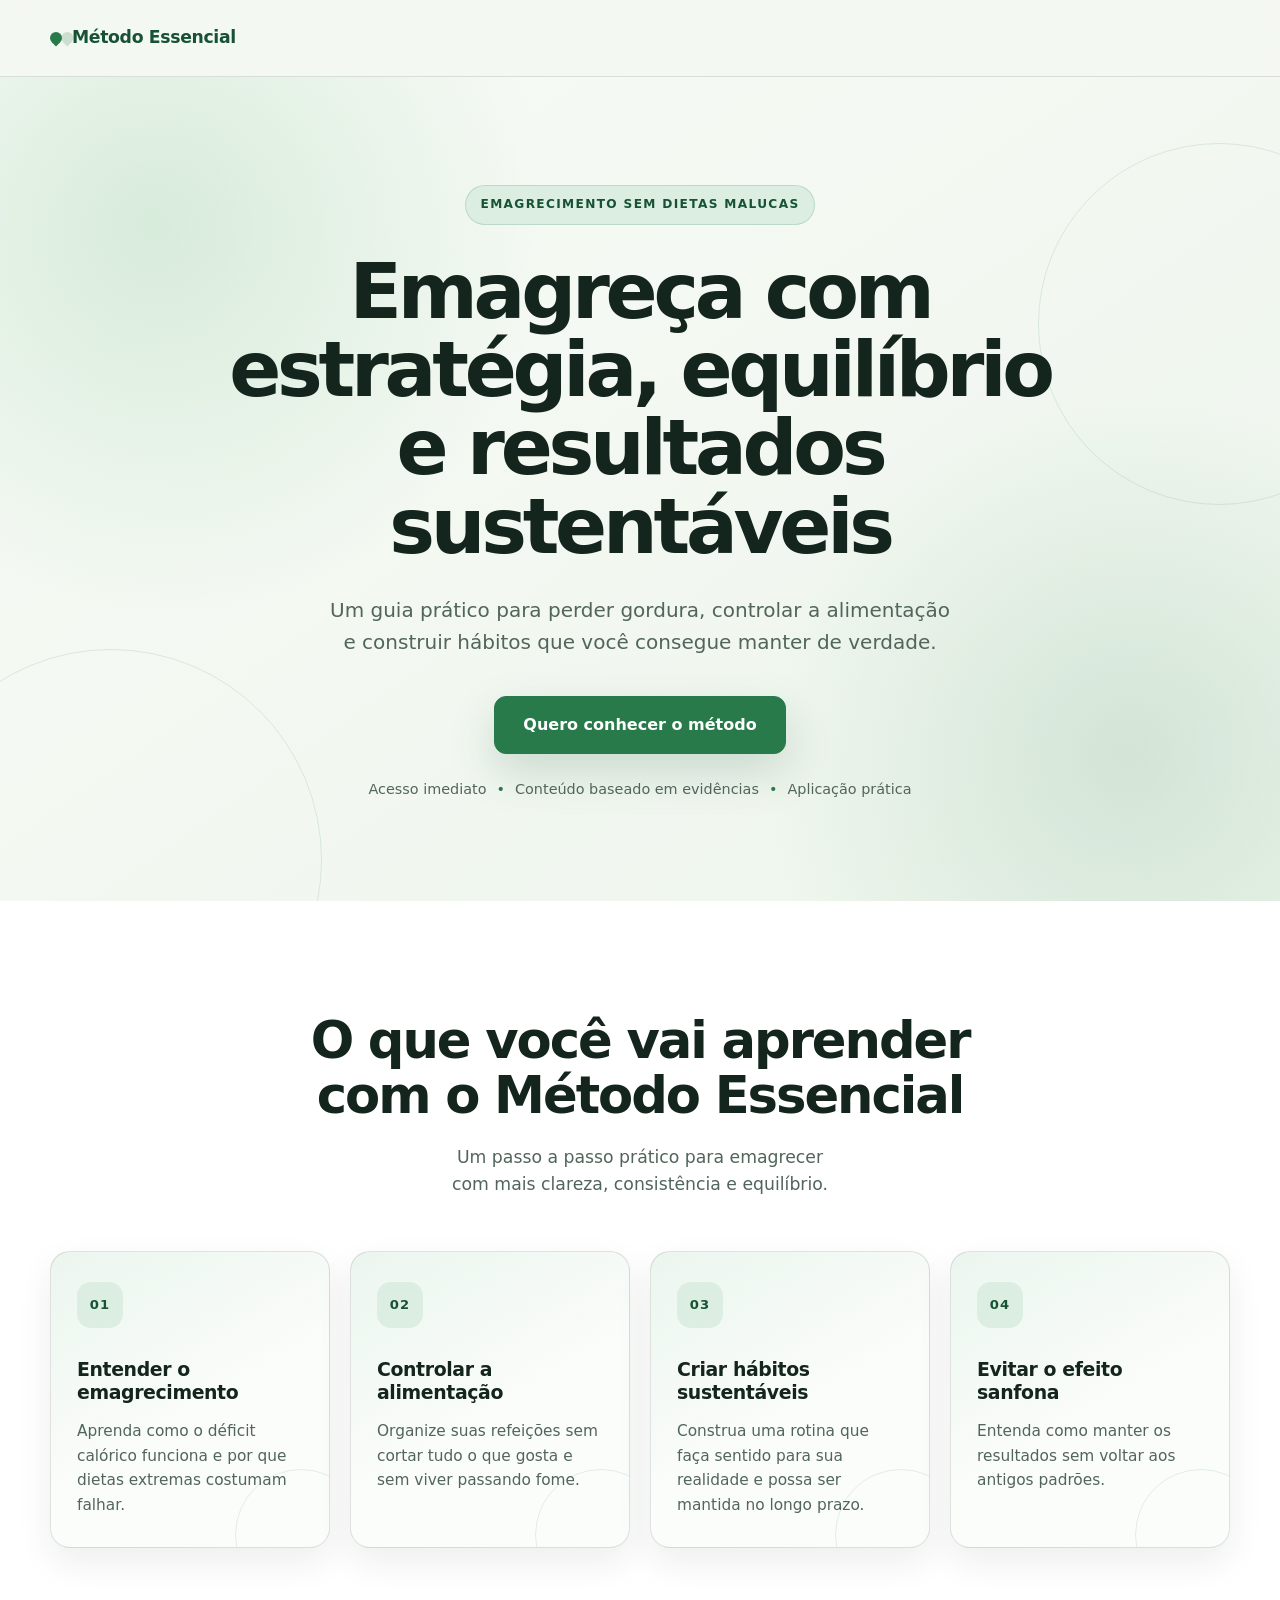
==== ebook-emagrecimento/index.html @ a92cfe1a "Adicionar seção de benefícios" ====
<!DOCTYPE html>
<html lang="pt-BR">
<head>
  <meta charset="UTF-8" />
  <meta name="viewport" content="width=device-width, initial-scale=1.0" />
  <meta
    name="description"
    content="Um método prático para emagrecer com estratégia, equilíbrio e hábitos sustentáveis."
  />
  <title>Método Essencial | Emagrecimento Sustentável</title>
  <link rel="stylesheet" href="style.css" />
</head>
<body>
  <header class="site-header">
    <div class="container header-content">
      <a class="brand" href="#inicio" aria-label="Método Essencial — início">
        Método Essencial
      </a>
    </div>
  </header>

  <main>
    <section class="hero" id="inicio">
      <div class="container hero-content">
        <p class="hero-badge">EMAGRECIMENTO SEM DIETAS MALUCAS</p>

        <h1>Emagreça com estratégia, equilíbrio e resultados sustentáveis</h1>

        <p class="hero-text">
          Um guia prático para perder gordura, controlar a alimentação e
          construir hábitos que você consegue manter de verdade.
        </p>

        <a class="hero-button" href="#oferta">Quero conhecer o método</a>

        <p class="hero-support">
          Acesso imediato <span aria-hidden="true">•</span>
          Conteúdo baseado em evidências <span aria-hidden="true">•</span>
          Aplicação prática
        </p>
      </div>
    </section>

    <section class="benefits" id="beneficios" aria-labelledby="benefits-title">
      <div class="container">
        <header class="section-heading">
          <h2 id="benefits-title">O que você vai aprender com o Método Essencial</h2>
          <p>
            Um passo a passo prático para emagrecer com mais clareza,
            consistência e equilíbrio.
          </p>
        </header>

        <div class="benefits-grid">
          <article class="benefit-card">
            <span class="benefit-number" aria-hidden="true">01</span>
            <h3>Entender o emagrecimento</h3>
            <p>
              Aprenda como o déficit calórico funciona e por que dietas
              extremas costumam falhar.
            </p>
          </article>

          <article class="benefit-card">
            <span class="benefit-number" aria-hidden="true">02</span>
            <h3>Controlar a alimentação</h3>
            <p>
              Organize suas refeições sem cortar tudo o que gosta e sem viver
              passando fome.
            </p>
          </article>

          <article class="benefit-card">
            <span class="benefit-number" aria-hidden="true">03</span>
            <h3>Criar hábitos sustentáveis</h3>
            <p>
              Construa uma rotina que faça sentido para sua realidade e possa
              ser mantida no longo prazo.
            </p>
          </article>

          <article class="benefit-card">
            <span class="benefit-number" aria-hidden="true">04</span>
            <h3>Evitar o efeito sanfona</h3>
            <p>
              Entenda como manter os resultados sem voltar aos antigos padrões.
            </p>
          </article>
        </div>
      </div>
    </section>
  </main>
</body>
</html>
---- ebook-emagrecimento/style.css ----
:root {
  --background: #f4f8f2;
  --surface: #ffffff;
  --text: #14251d;
  --text-muted: #52655b;
  --primary: #287a4b;
  --primary-dark: #175235;
  --primary-light: #dceee2;
  --border: rgba(20, 37, 29, 0.12);
  --shadow: 0 18px 45px rgba(23, 82, 53, 0.18);
  --container: 1180px;
}

* {
  box-sizing: border-box;
  margin: 0;
  padding: 0;
}

html {
  scroll-behavior: smooth;
}

body {
  min-width: 320px;
  min-height: 100vh;
  background: var(--background);
  color: var(--text);
  font-family:
    Inter, ui-sans-serif, system-ui, -apple-system, BlinkMacSystemFont, "Segoe UI",
    sans-serif;
  line-height: 1.6;
}

a {
  color: inherit;
  text-decoration: none;
}

.container {
  width: min(100% - 40px, var(--container));
  margin-inline: auto;
}

.site-header {
  position: relative;
  z-index: 10;
  border-bottom: 1px solid var(--border);
  background: rgba(244, 248, 242, 0.88);
  backdrop-filter: blur(14px);
}

.header-content {
  min-height: 76px;
  display: flex;
  align-items: center;
}

.brand {
  display: inline-flex;
  align-items: center;
  gap: 10px;
  color: var(--primary-dark);
  font-size: 1.08rem;
  font-weight: 800;
  letter-spacing: -0.02em;
}

.brand::before {
  width: 12px;
  height: 12px;
  border-radius: 50% 50% 50% 0;
  background: var(--primary);
  content: "";
  transform: rotate(-45deg);
  box-shadow: 8px 8px 0 rgba(40, 122, 75, 0.2);
}

.hero {
  min-height: calc(100svh - 76px);
  position: relative;
  isolation: isolate;
  display: grid;
  place-items: center;
  overflow: hidden;
  background:
    radial-gradient(circle at 12% 18%, rgba(134, 196, 153, 0.28), transparent 30%),
    radial-gradient(circle at 88% 82%, rgba(40, 122, 75, 0.14), transparent 28%),
    linear-gradient(145deg, #f8fbf6 0%, #edf5ec 100%);
}

.hero::before,
.hero::after {
  position: absolute;
  z-index: -1;
  border: 1px solid rgba(40, 122, 75, 0.13);
  border-radius: 50%;
  content: "";
}

.hero::before {
  top: 8%;
  right: -120px;
  width: 360px;
  height: 360px;
}

.hero::after {
  bottom: -170px;
  left: -100px;
  width: 420px;
  height: 420px;
}

.hero-content {
  max-width: 930px;
  padding-block: 96px 88px;
  text-align: center;
}

.hero-badge {
  width: fit-content;
  margin: 0 auto 28px;
  padding: 9px 15px;
  border: 1px solid rgba(40, 122, 75, 0.18);
  border-radius: 999px;
  background: var(--primary-light);
  color: var(--primary-dark);
  font-size: 0.76rem;
  font-weight: 800;
  letter-spacing: 0.11em;
}

.hero h1 {
  max-width: 900px;
  margin-inline: auto;
  font-size: clamp(2.5rem, 6vw, 5.25rem);
  line-height: 1.02;
  letter-spacing: -0.055em;
  text-wrap: balance;
}

.hero-text {
  max-width: 710px;
  margin: 28px auto 38px;
  color: var(--text-muted);
  font-size: clamp(1.05rem, 2vw, 1.25rem);
  text-wrap: balance;
}

.hero-button {
  display: inline-flex;
  min-height: 56px;
  align-items: center;
  justify-content: center;
  padding: 15px 28px;
  border: 1px solid var(--primary);
  border-radius: 12px;
  background: var(--primary);
  box-shadow: var(--shadow);
  color: #ffffff;
  font-weight: 800;
  transition:
    background-color 180ms ease,
    transform 180ms ease,
    box-shadow 180ms ease;
}

.hero-button:hover {
  background: var(--primary-dark);
  box-shadow: 0 20px 48px rgba(23, 82, 53, 0.24);
  transform: translateY(-2px);
}

.hero-button:focus-visible,
.brand:focus-visible {
  outline: 3px solid rgba(40, 122, 75, 0.4);
  outline-offset: 4px;
}

.hero-support {
  display: flex;
  flex-wrap: wrap;
  justify-content: center;
  gap: 6px 10px;
  margin-top: 24px;
  color: var(--text-muted);
  font-size: 0.9rem;
}

.hero-support span {
  color: var(--primary);
}

.benefits {
  padding-block: 112px;
  background: var(--surface);
}

.section-heading {
  max-width: 760px;
  margin: 0 auto 52px;
  text-align: center;
}

.section-heading h2 {
  font-size: clamp(2rem, 4vw, 3.3rem);
  line-height: 1.08;
  letter-spacing: -0.04em;
  text-wrap: balance;
}

.section-heading p {
  max-width: 640px;
  margin: 20px auto 0;
  color: var(--text-muted);
  font-size: 1.08rem;
  text-wrap: balance;
}

.benefits-grid {
  display: grid;
  grid-template-columns: repeat(4, minmax(0, 1fr));
  gap: 20px;
}

.benefit-card {
  position: relative;
  min-height: 280px;
  overflow: hidden;
  padding: 30px 26px;
  border: 1px solid var(--border);
  border-radius: 20px;
  background:
    linear-gradient(150deg, rgba(220, 238, 226, 0.52), transparent 55%),
    #fbfdfb;
  box-shadow: 0 14px 34px rgba(20, 37, 29, 0.08);
}

.benefit-card::after {
  position: absolute;
  right: -38px;
  bottom: -54px;
  width: 130px;
  height: 130px;
  border: 1px solid rgba(40, 122, 75, 0.12);
  border-radius: 50%;
  content: "";
}

.benefit-number {
  width: 46px;
  height: 46px;
  display: grid;
  place-items: center;
  margin-bottom: 30px;
  border-radius: 14px;
  background: var(--primary-light);
  color: var(--primary-dark);
  font-size: 0.82rem;
  font-weight: 800;
  letter-spacing: 0.08em;
}

.benefit-card h3 {
  margin-bottom: 14px;
  font-size: 1.18rem;
  line-height: 1.25;
  letter-spacing: -0.02em;
}

.benefit-card p {
  position: relative;
  z-index: 1;
  color: var(--text-muted);
  font-size: 0.96rem;
}

@media (max-width: 900px) {
  .benefits-grid {
    grid-template-columns: repeat(2, minmax(0, 1fr));
  }
}

@media (max-width: 640px) {
  .container {
    width: min(100% - 32px, var(--container));
  }

  .header-content {
    min-height: 68px;
  }

  .hero {
    min-height: calc(100svh - 68px);
  }

  .hero-content {
    padding-block: 72px 64px;
  }

  .hero-badge {
    margin-bottom: 22px;
    font-size: 0.68rem;
    line-height: 1.4;
  }

  .hero h1 {
    font-size: clamp(2.35rem, 13vw, 3.6rem);
  }

  .hero-text {
    margin-block: 24px 32px;
  }

  .hero-button {
    width: 100%;
  }

  .hero-support {
    display: block;
    line-height: 1.8;
  }

  .hero-support span {
    display: none;
  }

  .benefits {
    padding-block: 80px;
  }

  .section-heading {
    margin-bottom: 36px;
  }

  .benefits-grid {
    grid-template-columns: 1fr;
  }

  .benefit-card {
    min-height: auto;
  }
}

@media (prefers-reduced-motion: reduce) {
  html {
    scroll-behavior: auto;
  }

  .hero-button {
    transition: none;
  }
}
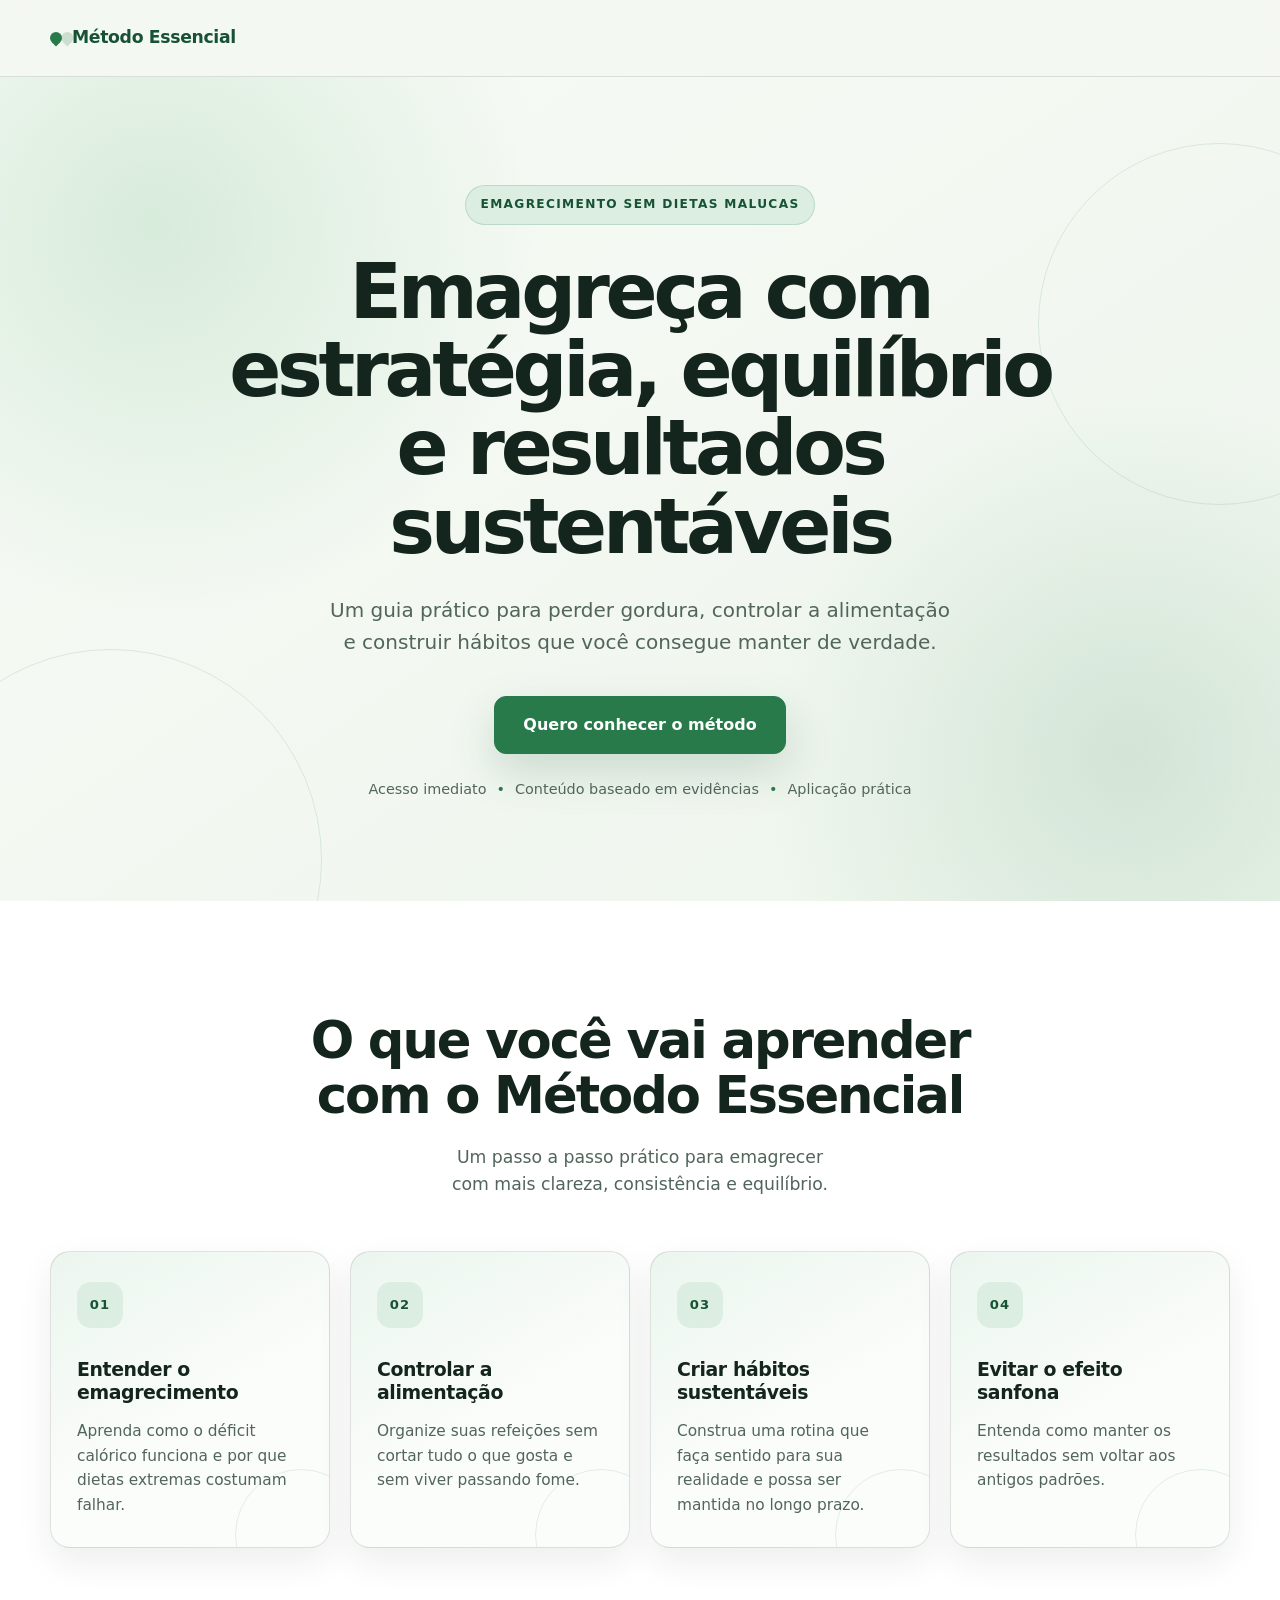
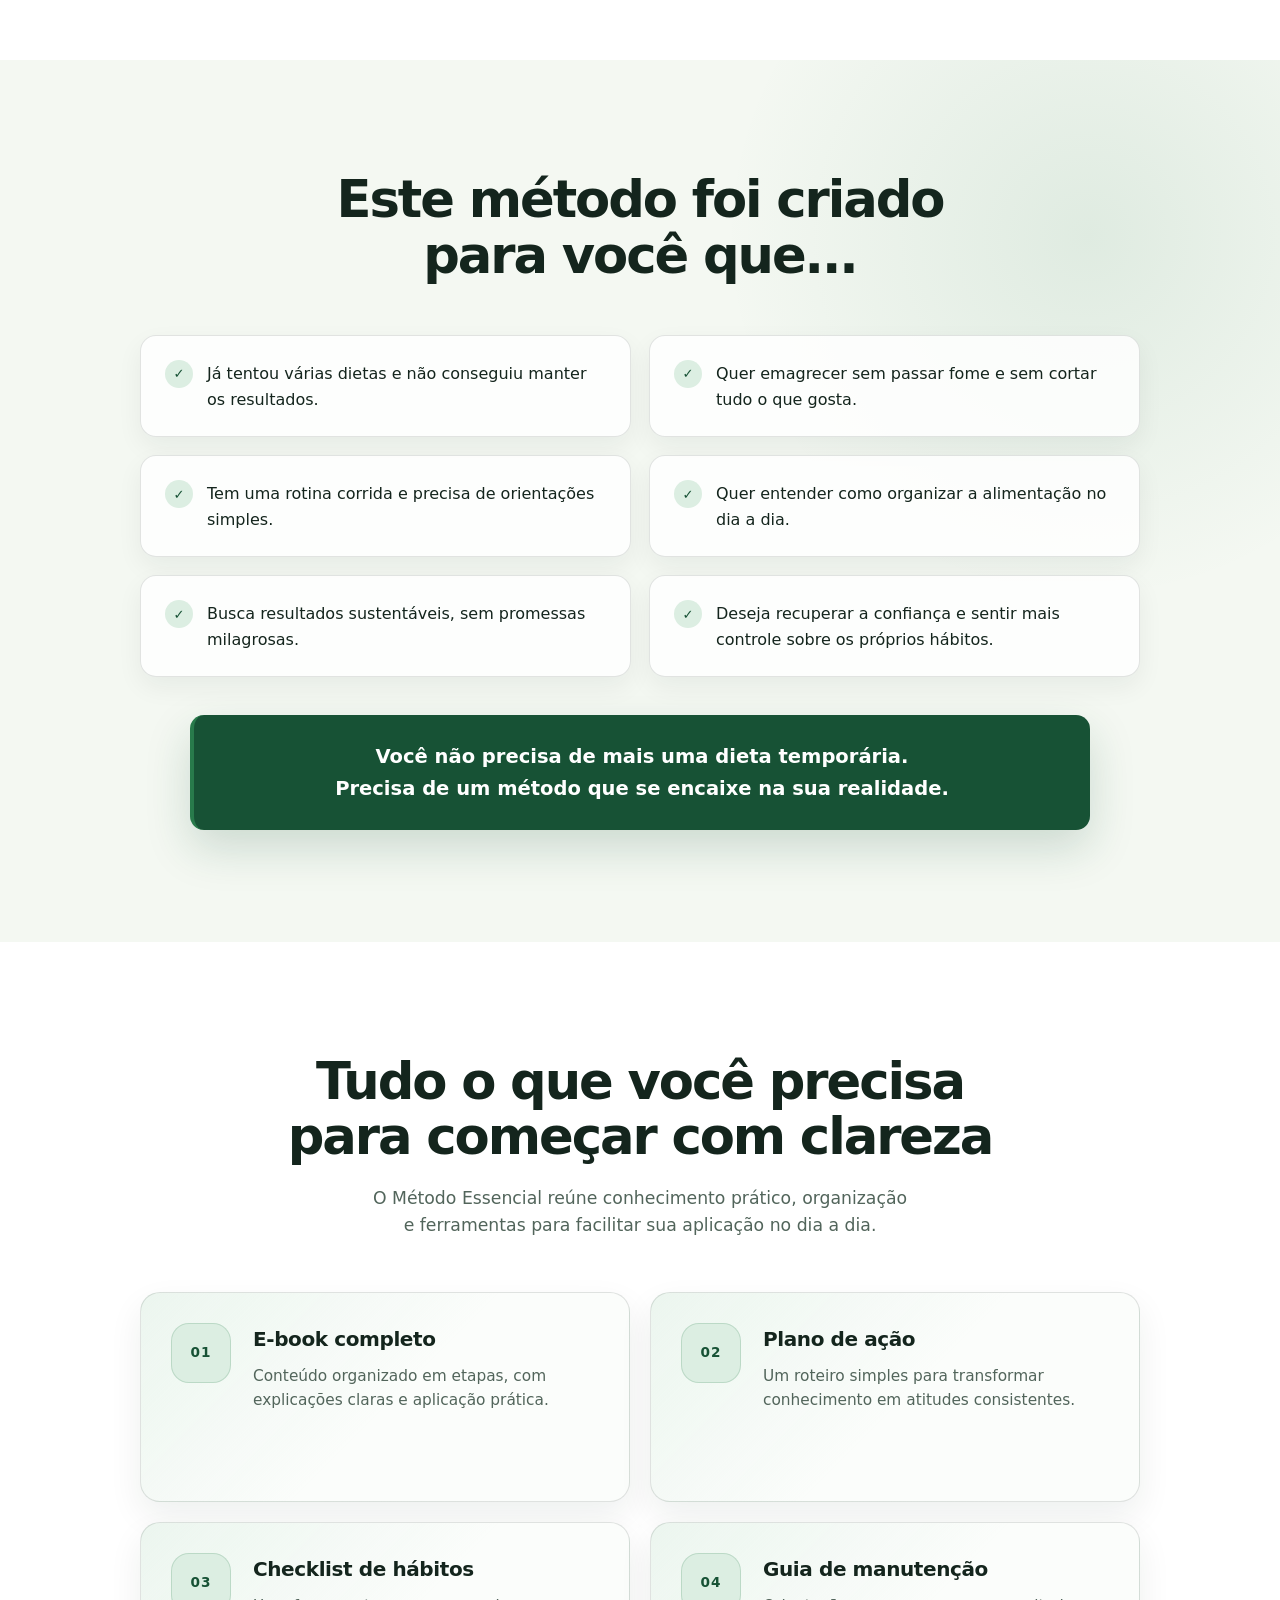
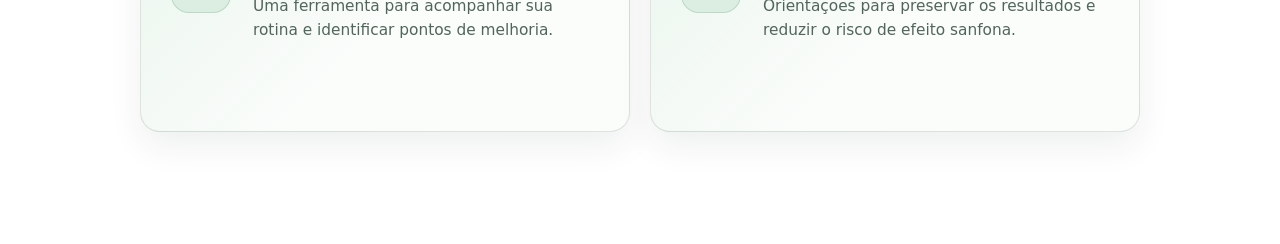
==== commit 9621fb74: "Adicionar seção do conteúdo do método" ====
--- a/ebook-emagrecimento/index.html
+++ b/ebook-emagrecimento/index.html
@@ -89,6 +89,101 @@
         </div>
       </div>
     </section>
+
+    <section class="audience" id="para-quem" aria-labelledby="audience-title">
+      <div class="container">
+        <header class="section-heading">
+          <h2 id="audience-title">Este método foi criado para você que...</h2>
+        </header>
+
+        <ul class="audience-list">
+          <li>
+            <span>Já tentou várias dietas e não conseguiu manter os resultados.</span>
+          </li>
+          <li>
+            <span>Quer emagrecer sem passar fome e sem cortar tudo o que gosta.</span>
+          </li>
+          <li>
+            <span>Tem uma rotina corrida e precisa de orientações simples.</span>
+          </li>
+          <li>
+            <span>Quer entender como organizar a alimentação no dia a dia.</span>
+          </li>
+          <li>
+            <span>Busca resultados sustentáveis, sem promessas milagrosas.</span>
+          </li>
+          <li>
+            <span>
+              Deseja recuperar a confiança e sentir mais controle sobre os
+              próprios hábitos.
+            </span>
+          </li>
+        </ul>
+
+        <p class="audience-highlight">
+          Você não precisa de mais uma dieta temporária. Precisa de um método
+          que se encaixe na sua realidade.
+        </p>
+      </div>
+    </section>
+
+    <section class="included-content" id="conteudo" aria-labelledby="content-title">
+      <div class="container">
+        <header class="section-heading">
+          <h2 id="content-title">Tudo o que você precisa para começar com clareza</h2>
+          <p>
+            O Método Essencial reúne conhecimento prático, organização e
+            ferramentas para facilitar sua aplicação no dia a dia.
+          </p>
+        </header>
+
+        <div class="content-grid">
+          <article class="content-card">
+            <span class="content-number" aria-hidden="true">01</span>
+            <div>
+              <h3>E-book completo</h3>
+              <p>
+                Conteúdo organizado em etapas, com explicações claras e
+                aplicação prática.
+              </p>
+            </div>
+          </article>
+
+          <article class="content-card">
+            <span class="content-number" aria-hidden="true">02</span>
+            <div>
+              <h3>Plano de ação</h3>
+              <p>
+                Um roteiro simples para transformar conhecimento em atitudes
+                consistentes.
+              </p>
+            </div>
+          </article>
+
+          <article class="content-card">
+            <span class="content-number" aria-hidden="true">03</span>
+            <div>
+              <h3>Checklist de hábitos</h3>
+              <p>
+                Uma ferramenta para acompanhar sua rotina e identificar pontos
+                de melhoria.
+              </p>
+            </div>
+          </article>
+
+          <article class="content-card">
+            <span class="content-number" aria-hidden="true">04</span>
+            <div>
+              <h3>Guia de manutenção</h3>
+              <p>
+                Orientações para preservar os resultados e reduzir o risco de
+                efeito sanfona.
+              </p>
+            </div>
+          </article>
+        </div>
+      </div>
+    </section>
   </main>
 </body>
 </html>
--- a/ebook-emagrecimento/style.css
+++ b/ebook-emagrecimento/style.css
@@ -276,6 +276,121 @@
   font-size: 0.96rem;
 }
 
+.audience {
+  padding-block: 112px;
+  background:
+    radial-gradient(circle at 85% 20%, rgba(40, 122, 75, 0.1), transparent 28%),
+    var(--background);
+}
+
+.audience-list {
+  max-width: 1000px;
+  display: grid;
+  grid-template-columns: repeat(2, minmax(0, 1fr));
+  gap: 18px;
+  margin-inline: auto;
+  list-style: none;
+}
+
+.audience-list li {
+  display: grid;
+  grid-template-columns: 28px minmax(0, 1fr);
+  gap: 14px;
+  align-items: start;
+  padding: 24px;
+  border: 1px solid var(--border);
+  border-radius: 16px;
+  background: rgba(255, 255, 255, 0.82);
+  box-shadow: 0 10px 26px rgba(20, 37, 29, 0.06);
+  color: var(--text);
+}
+
+.audience-list li::before {
+  width: 28px;
+  height: 28px;
+  display: grid;
+  place-items: center;
+  border-radius: 50%;
+  background: var(--primary-light);
+  color: var(--primary-dark);
+  content: "✓";
+  font-size: 0.82rem;
+  font-weight: 900;
+}
+
+.audience-list span {
+  padding-top: 1px;
+}
+
+.audience-highlight {
+  max-width: 900px;
+  margin: 38px auto 0;
+  padding: 26px 30px;
+  border-left: 4px solid var(--primary);
+  border-radius: 14px;
+  background: var(--primary-dark);
+  box-shadow: var(--shadow);
+  color: #ffffff;
+  font-size: clamp(1.05rem, 2vw, 1.22rem);
+  font-weight: 700;
+  text-align: center;
+  text-wrap: balance;
+}
+
+.included-content {
+  padding-block: 112px;
+  background: var(--surface);
+}
+
+.content-grid {
+  max-width: 1000px;
+  display: grid;
+  grid-template-columns: repeat(2, minmax(0, 1fr));
+  gap: 20px;
+  margin-inline: auto;
+}
+
+.content-card {
+  min-height: 210px;
+  display: grid;
+  grid-template-columns: 60px minmax(0, 1fr);
+  gap: 22px;
+  align-items: start;
+  padding: 30px;
+  border: 1px solid var(--border);
+  border-radius: 20px;
+  background:
+    linear-gradient(135deg, rgba(220, 238, 226, 0.5), transparent 52%),
+    #fbfdfb;
+  box-shadow: 0 14px 34px rgba(20, 37, 29, 0.07);
+}
+
+.content-number {
+  width: 60px;
+  height: 60px;
+  display: grid;
+  place-items: center;
+  border: 1px solid rgba(40, 122, 75, 0.18);
+  border-radius: 18px;
+  background: var(--primary-light);
+  color: var(--primary-dark);
+  font-size: 0.85rem;
+  font-weight: 900;
+  letter-spacing: 0.08em;
+}
+
+.content-card h3 {
+  margin: 4px 0 12px;
+  font-size: 1.25rem;
+  line-height: 1.25;
+  letter-spacing: -0.02em;
+}
+
+.content-card p {
+  color: var(--text-muted);
+  font-size: 0.96rem;
+}
+
 @media (max-width: 900px) {
   .benefits-grid {
     grid-template-columns: repeat(2, minmax(0, 1fr));
@@ -341,6 +456,44 @@
   .benefit-card {
     min-height: auto;
   }
+
+  .audience {
+    padding-block: 80px;
+  }
+
+  .audience-list {
+    grid-template-columns: 1fr;
+  }
+
+  .audience-list li {
+    padding: 20px;
+  }
+
+  .audience-highlight {
+    margin-top: 28px;
+    padding: 22px 20px;
+  }
+
+  .included-content {
+    padding-block: 80px;
+  }
+
+  .content-grid {
+    grid-template-columns: 1fr;
+  }
+
+  .content-card {
+    min-height: auto;
+    grid-template-columns: 50px minmax(0, 1fr);
+    gap: 16px;
+    padding: 22px 20px;
+  }
+
+  .content-number {
+    width: 50px;
+    height: 50px;
+    border-radius: 15px;
+  }
 }
 
 @media (prefers-reduced-motion: reduce) {
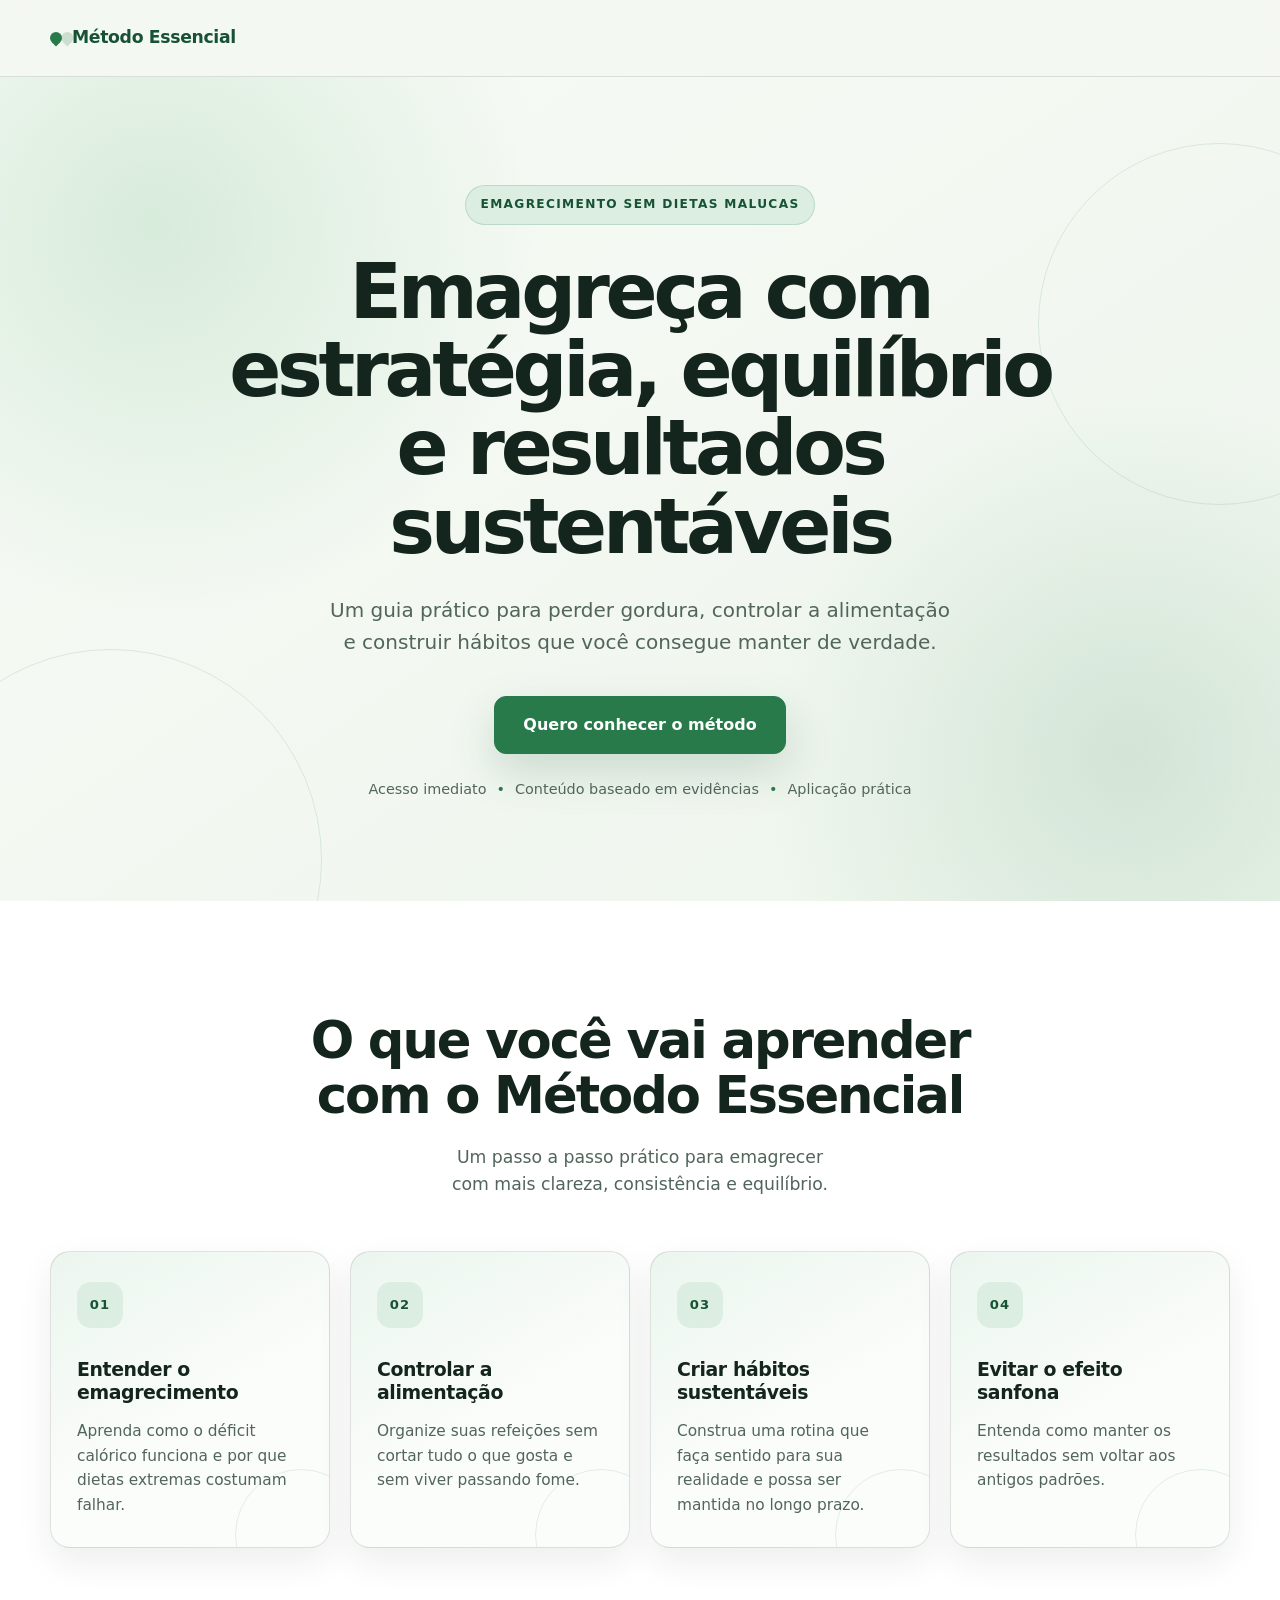
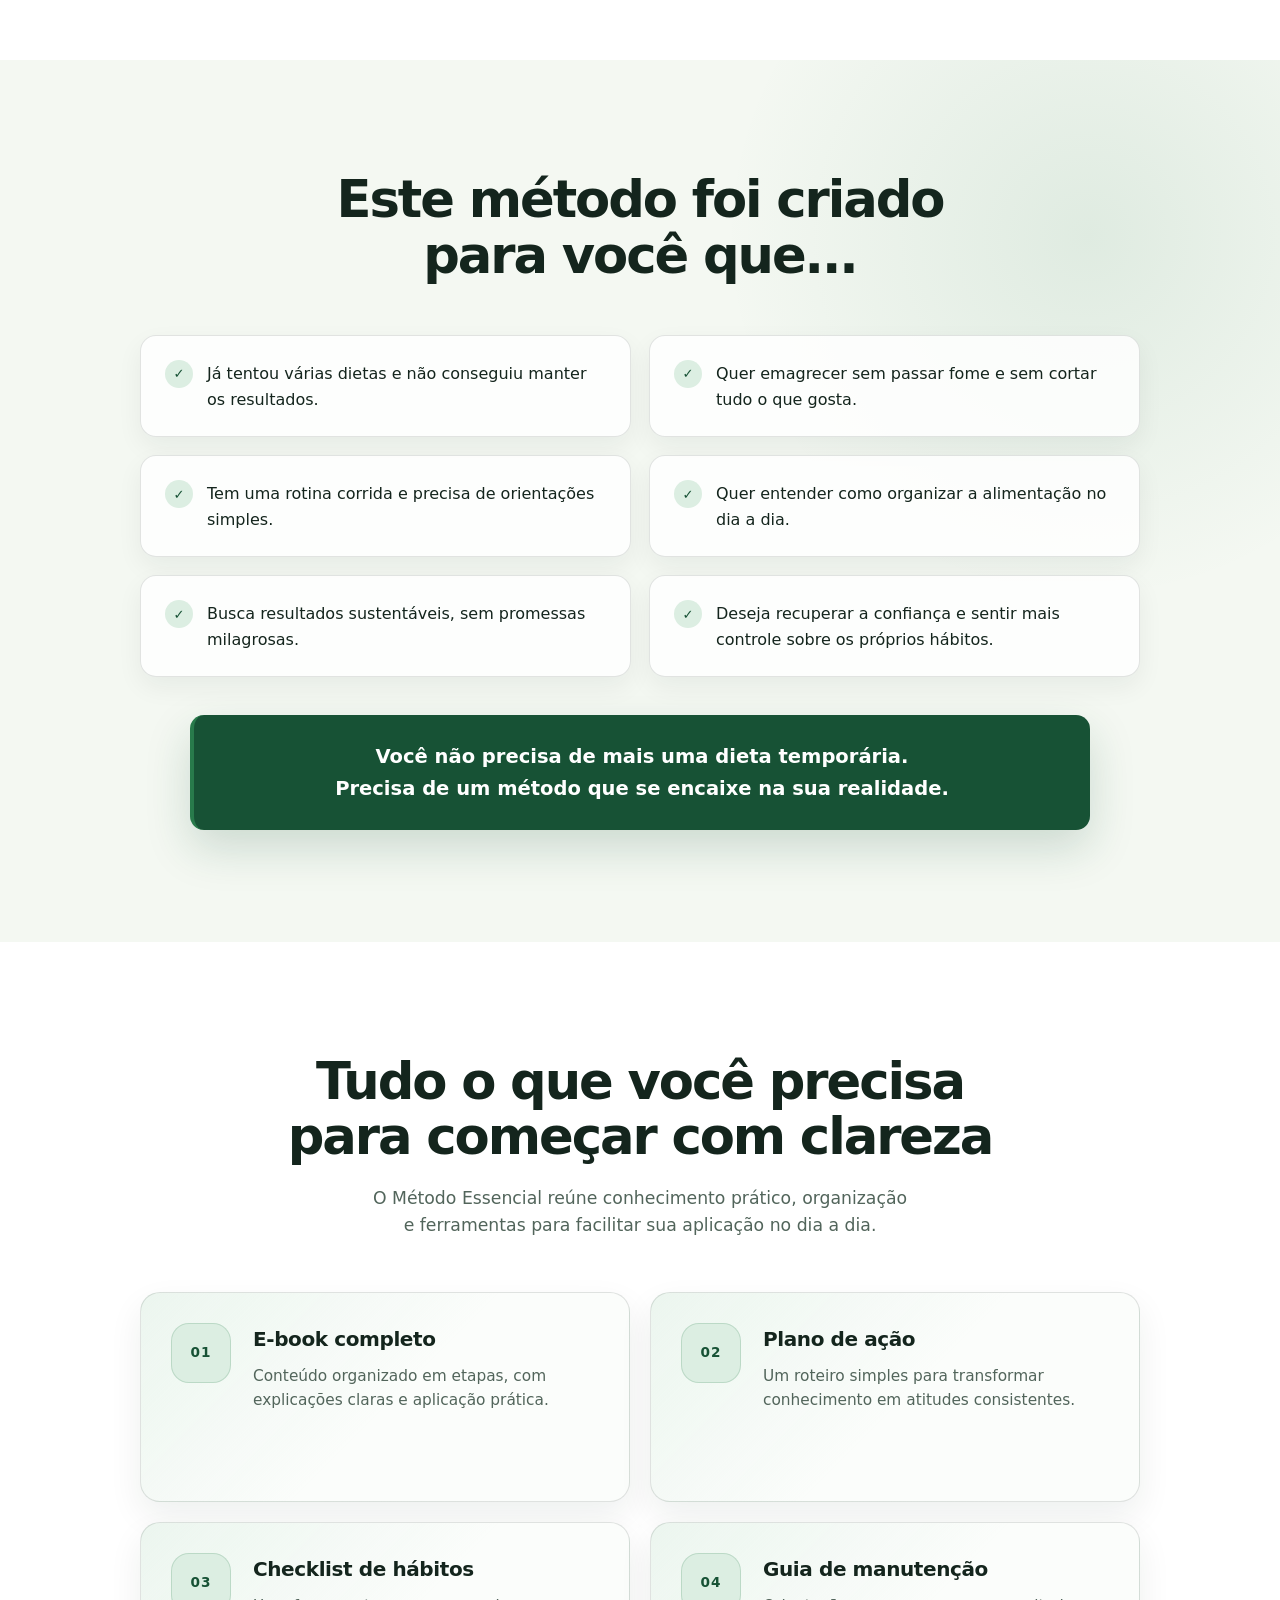
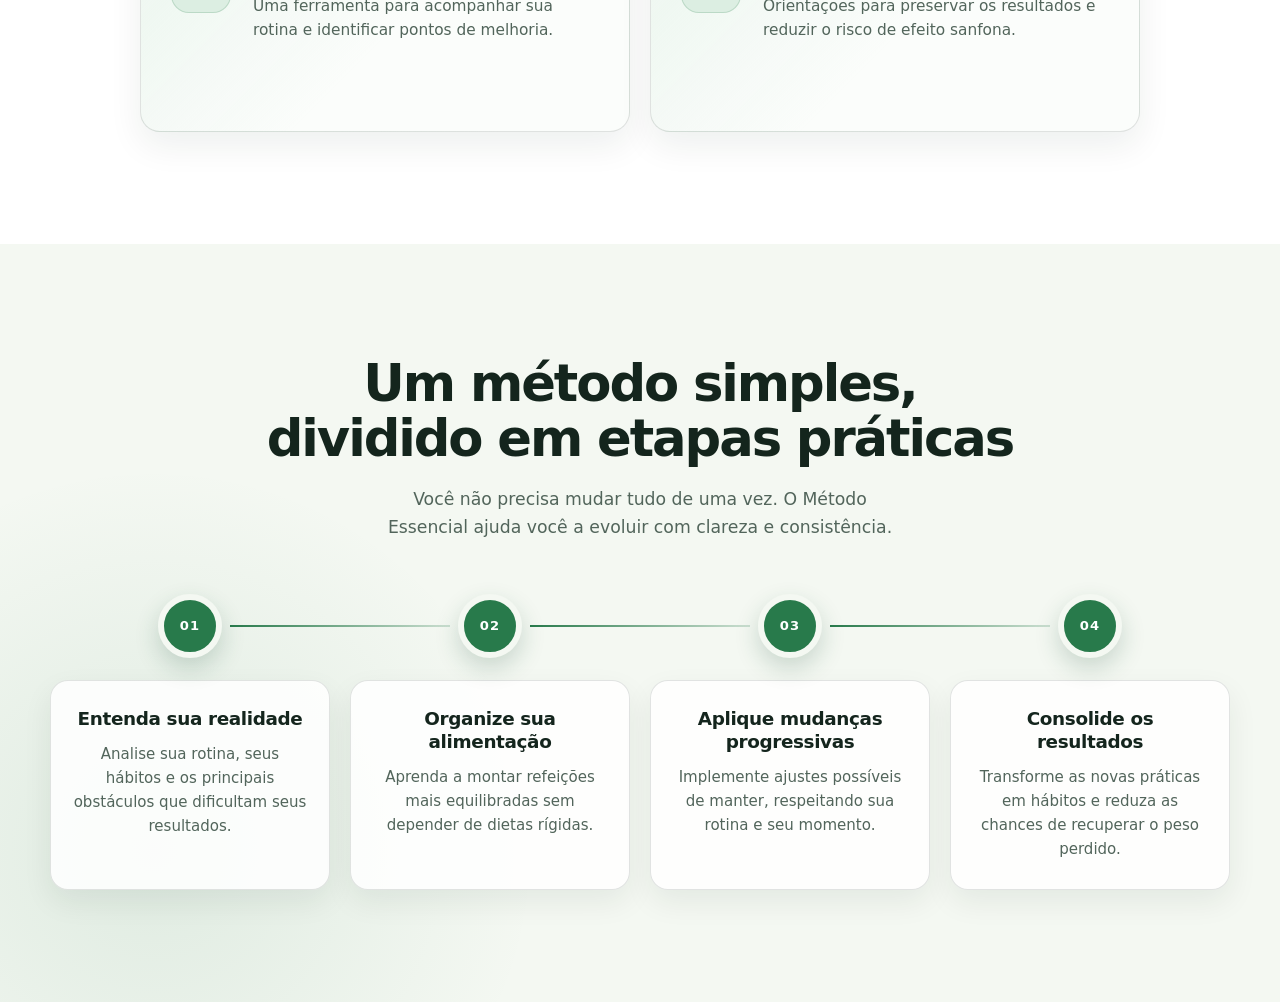
==== commit 4bef0b43: "Adicionar etapas do Método Essencial" ====
--- a/ebook-emagrecimento/index.html
+++ b/ebook-emagrecimento/index.html
@@ -184,6 +184,64 @@
         </div>
       </div>
     </section>
+
+    <section class="method" id="como-funciona" aria-labelledby="method-title">
+      <div class="container">
+        <header class="section-heading">
+          <h2 id="method-title">Um método simples, dividido em etapas práticas</h2>
+          <p>
+            Você não precisa mudar tudo de uma vez. O Método Essencial ajuda
+            você a evoluir com clareza e consistência.
+          </p>
+        </header>
+
+        <ol class="method-steps">
+          <li class="method-step">
+            <span class="step-number" aria-hidden="true">01</span>
+            <div class="step-content">
+              <h3>Entenda sua realidade</h3>
+              <p>
+                Analise sua rotina, seus hábitos e os principais obstáculos que
+                dificultam seus resultados.
+              </p>
+            </div>
+          </li>
+
+          <li class="method-step">
+            <span class="step-number" aria-hidden="true">02</span>
+            <div class="step-content">
+              <h3>Organize sua alimentação</h3>
+              <p>
+                Aprenda a montar refeições mais equilibradas sem depender de
+                dietas rígidas.
+              </p>
+            </div>
+          </li>
+
+          <li class="method-step">
+            <span class="step-number" aria-hidden="true">03</span>
+            <div class="step-content">
+              <h3>Aplique mudanças progressivas</h3>
+              <p>
+                Implemente ajustes possíveis de manter, respeitando sua rotina e
+                seu momento.
+              </p>
+            </div>
+          </li>
+
+          <li class="method-step">
+            <span class="step-number" aria-hidden="true">04</span>
+            <div class="step-content">
+              <h3>Consolide os resultados</h3>
+              <p>
+                Transforme as novas práticas em hábitos e reduza as chances de
+                recuperar o peso perdido.
+              </p>
+            </div>
+          </li>
+        </ol>
+      </div>
+    </section>
   </main>
 </body>
 </html>
--- a/ebook-emagrecimento/style.css
+++ b/ebook-emagrecimento/style.css
@@ -391,9 +391,86 @@
   font-size: 0.96rem;
 }
 
+.method {
+  padding-block: 112px;
+  background:
+    radial-gradient(circle at 12% 80%, rgba(40, 122, 75, 0.1), transparent 30%),
+    var(--background);
+}
+
+.method-steps {
+  display: grid;
+  grid-template-columns: repeat(4, minmax(0, 1fr));
+  gap: 20px;
+  list-style: none;
+}
+
+.method-step {
+  position: relative;
+  min-width: 0;
+}
+
+.method-step:not(:last-child)::after {
+  position: absolute;
+  top: 31px;
+  left: calc(50% + 40px);
+  width: calc(100% - 60px);
+  height: 2px;
+  background: linear-gradient(90deg, var(--primary), rgba(40, 122, 75, 0.2));
+  content: "";
+}
+
+.step-number {
+  position: relative;
+  z-index: 1;
+  width: 64px;
+  height: 64px;
+  display: grid;
+  place-items: center;
+  margin: 0 auto 22px;
+  border: 6px solid var(--background);
+  border-radius: 50%;
+  background: var(--primary);
+  box-shadow: 0 10px 24px rgba(23, 82, 53, 0.2);
+  color: #ffffff;
+  font-size: 0.82rem;
+  font-weight: 900;
+  letter-spacing: 0.08em;
+}
+
+.step-content {
+  min-height: 210px;
+  padding: 26px 22px;
+  border: 1px solid var(--border);
+  border-radius: 18px;
+  background: rgba(255, 255, 255, 0.86);
+  box-shadow: 0 12px 30px rgba(20, 37, 29, 0.07);
+  text-align: center;
+}
+
+.step-content h3 {
+  margin-bottom: 12px;
+  font-size: 1.15rem;
+  line-height: 1.25;
+  letter-spacing: -0.02em;
+}
+
+.step-content p {
+  color: var(--text-muted);
+  font-size: 0.94rem;
+}
+
 @media (max-width: 900px) {
   .benefits-grid {
     grid-template-columns: repeat(2, minmax(0, 1fr));
+  }
+
+  .method-steps {
+    grid-template-columns: repeat(2, minmax(0, 1fr));
+  }
+
+  .method-step:nth-child(2)::after {
+    display: none;
   }
 }
 
@@ -494,6 +571,42 @@
     height: 50px;
     border-radius: 15px;
   }
+
+  .method {
+    padding-block: 80px;
+  }
+
+  .method-steps {
+    grid-template-columns: 1fr;
+  }
+
+  .method-step {
+    display: grid;
+    grid-template-columns: 52px minmax(0, 1fr);
+    gap: 16px;
+    align-items: start;
+  }
+
+  .method-step:not(:last-child)::after {
+    display: block;
+    top: 52px;
+    left: 25px;
+    width: 2px;
+    height: calc(100% - 6px);
+  }
+
+  .step-number {
+    width: 52px;
+    height: 52px;
+    margin: 0;
+    border-width: 5px;
+  }
+
+  .step-content {
+    min-height: auto;
+    padding: 22px 20px;
+    text-align: left;
+  }
 }
 
 @media (prefers-reduced-motion: reduce) {
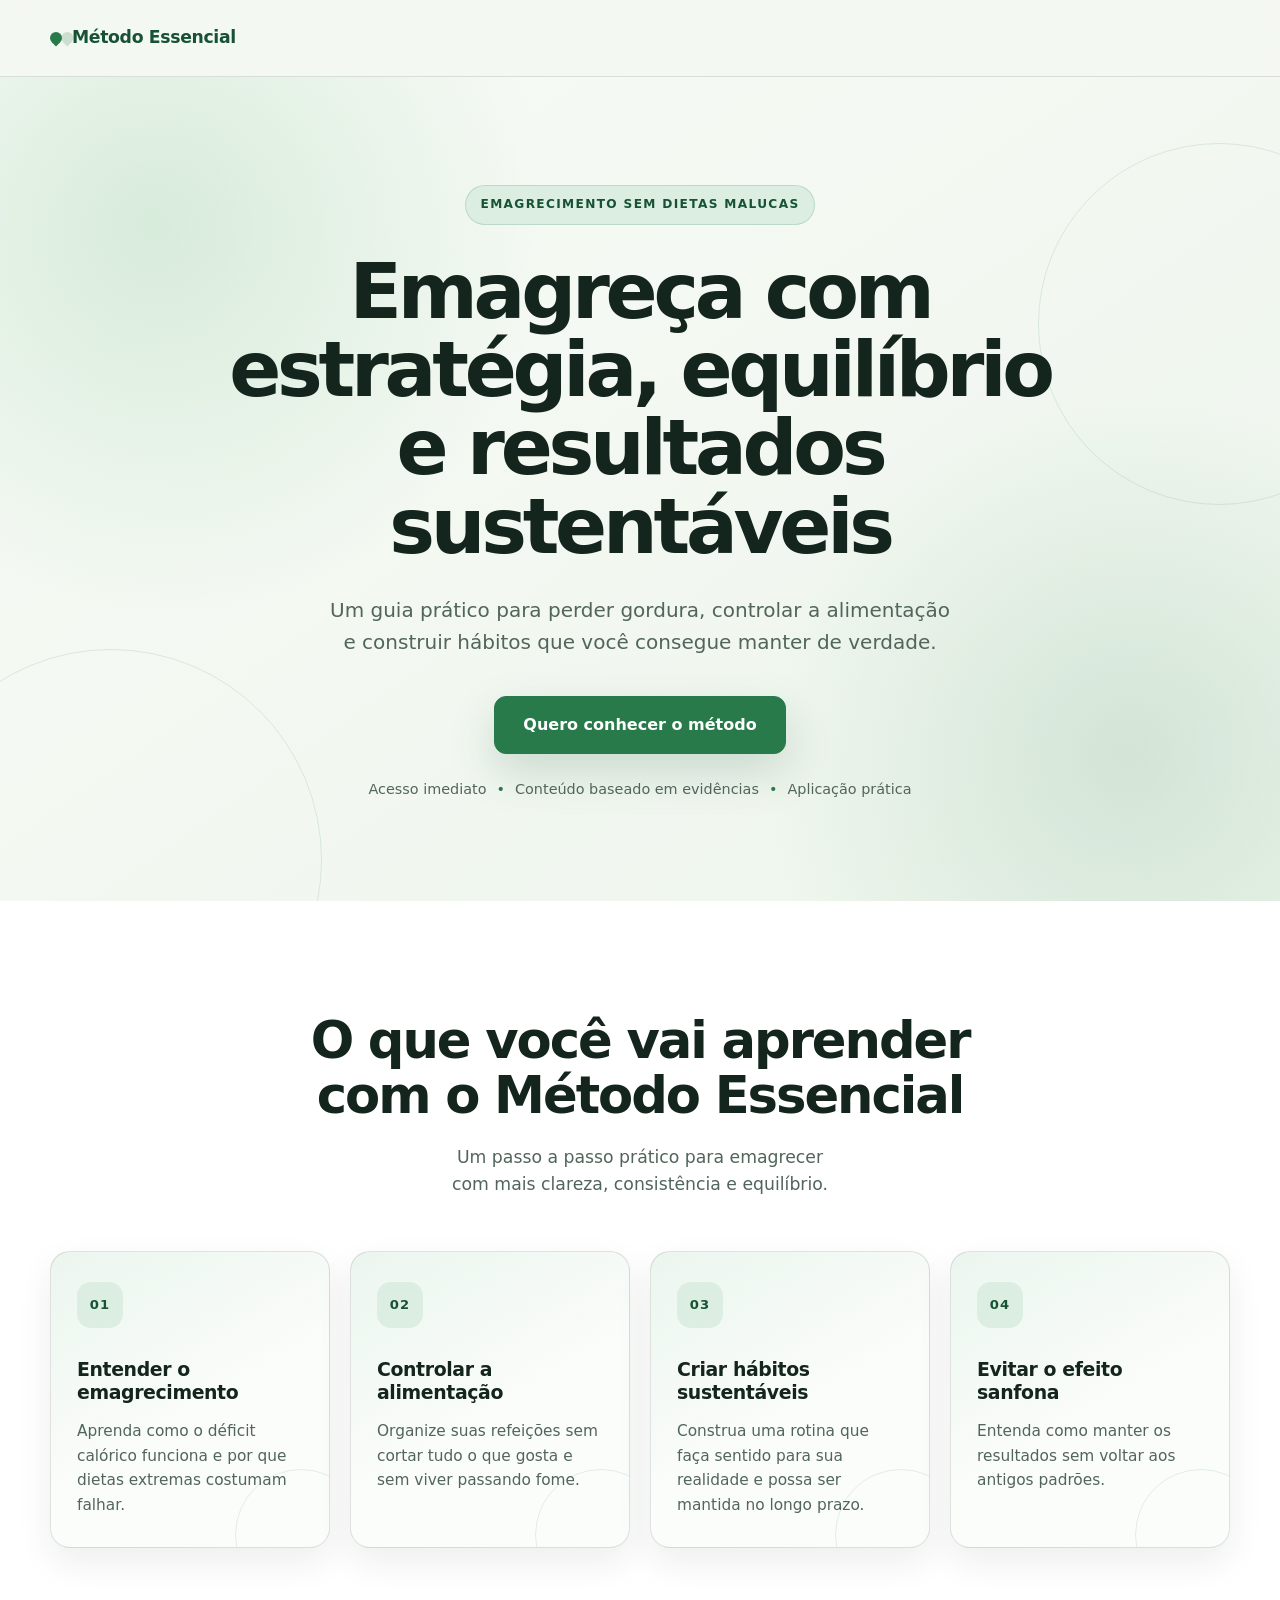
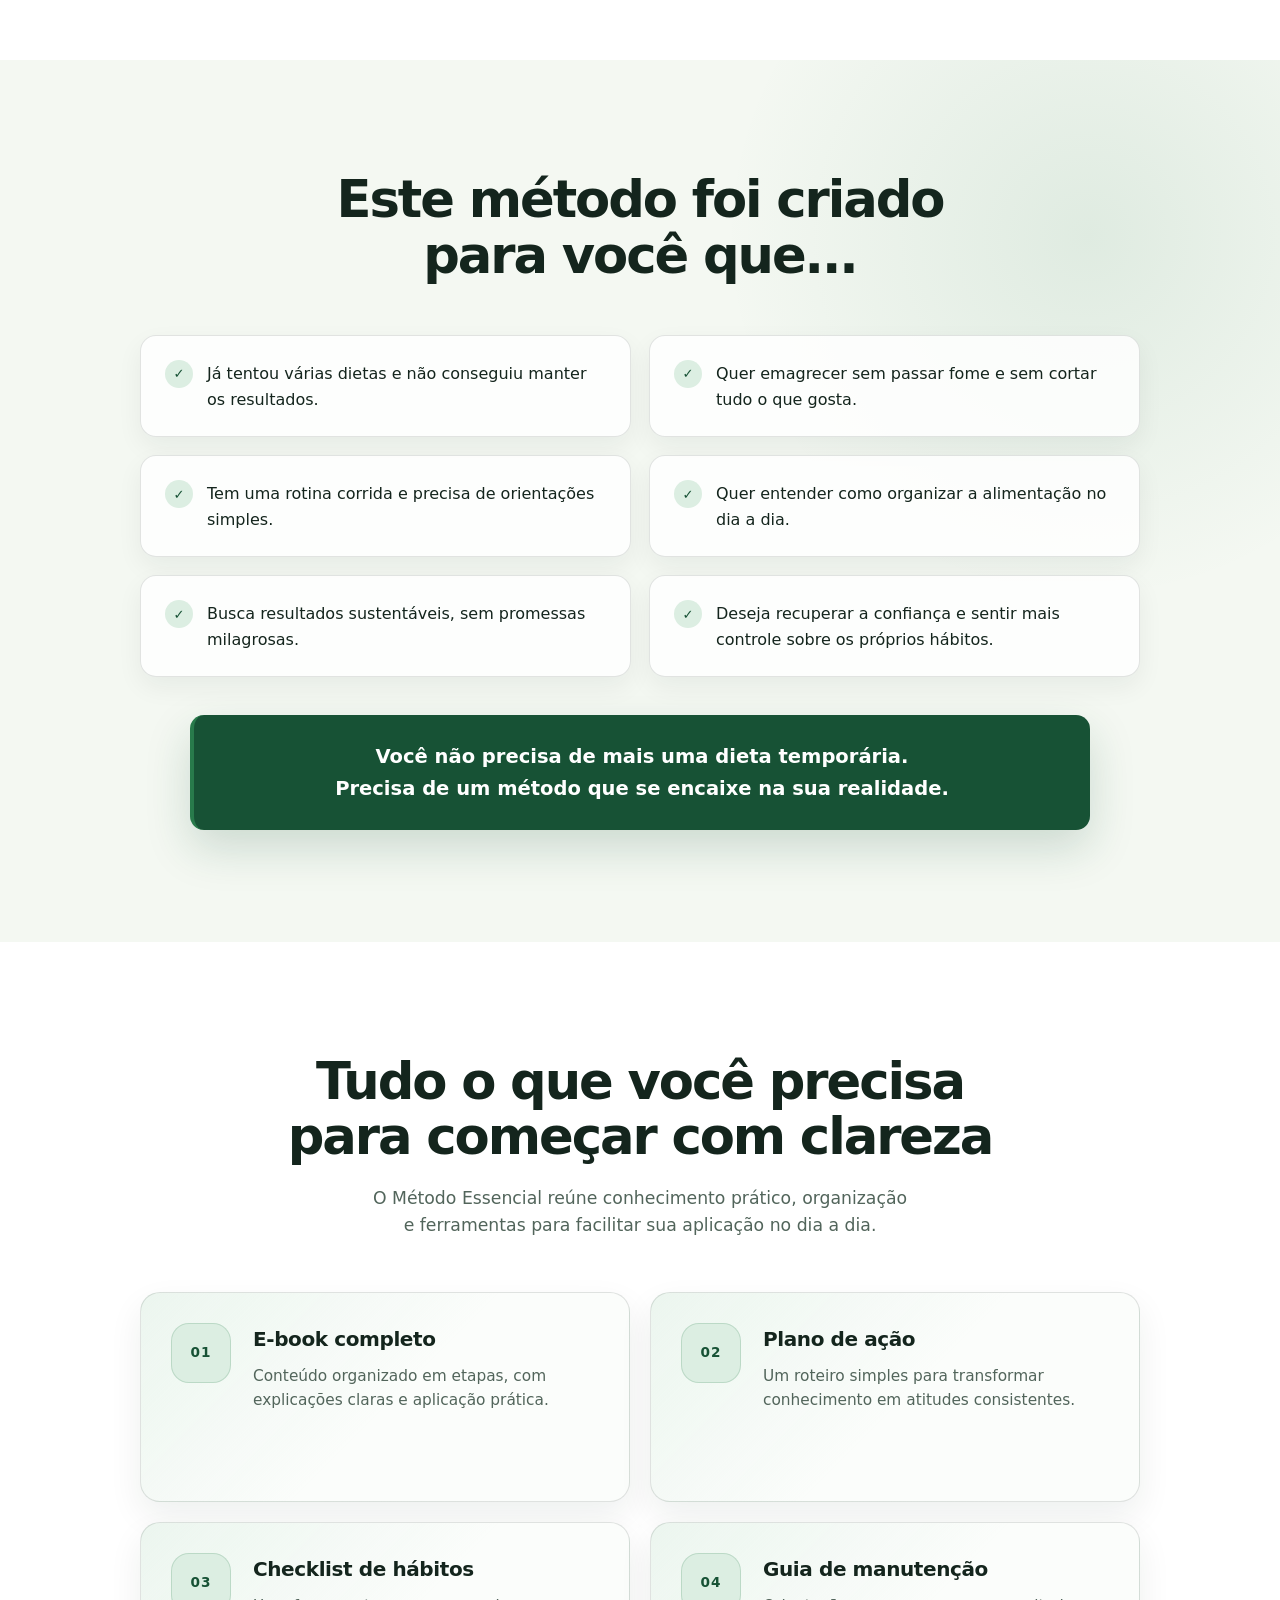
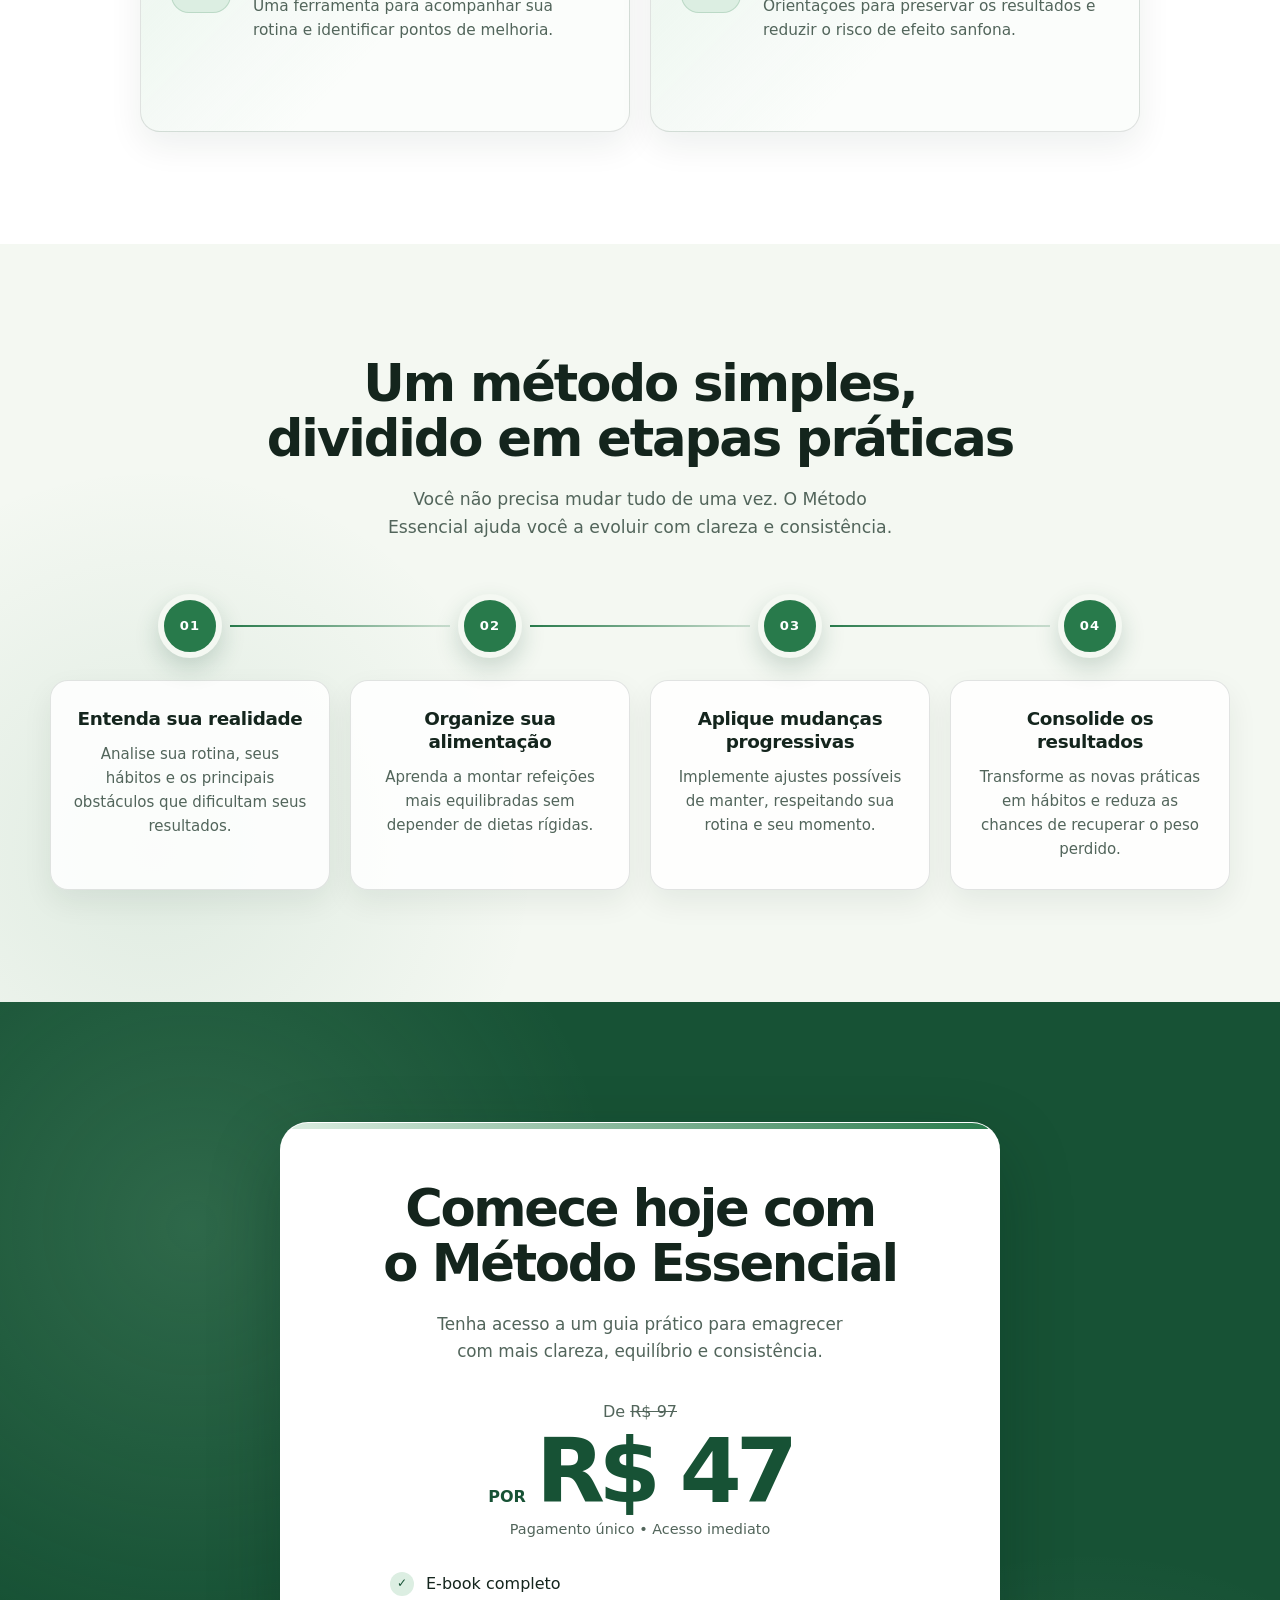
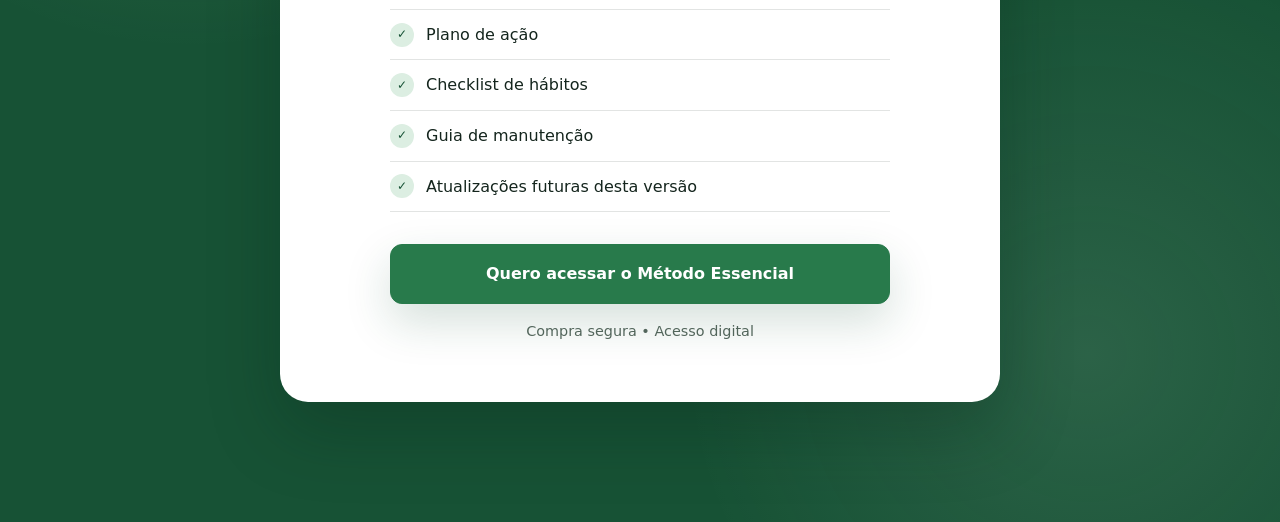
==== commit abbb7e3a: "Adicionar seção de oferta" ====
--- a/ebook-emagrecimento/index.html
+++ b/ebook-emagrecimento/index.html
@@ -242,6 +242,40 @@
         </ol>
       </div>
     </section>
+
+    <section class="offer-section" id="oferta" aria-labelledby="offer-title">
+      <div class="container">
+        <article class="offer-card">
+          <header class="offer-header">
+            <h2 id="offer-title">Comece hoje com o Método Essencial</h2>
+            <p>
+              Tenha acesso a um guia prático para emagrecer com mais clareza,
+              equilíbrio e consistência.
+            </p>
+          </header>
+
+          <div class="offer-pricing">
+            <p class="offer-old-price">De <del>R$ 97</del></p>
+            <p class="offer-current-price">
+              <span>Por</span>
+              <strong>R$ 47</strong>
+            </p>
+            <p class="offer-payment">Pagamento único • Acesso imediato</p>
+          </div>
+
+          <ul class="offer-list">
+            <li>E-book completo</li>
+            <li>Plano de ação</li>
+            <li>Checklist de hábitos</li>
+            <li>Guia de manutenção</li>
+            <li>Atualizações futuras desta versão</li>
+          </ul>
+
+          <a class="offer-button" href="#">Quero acessar o Método Essencial</a>
+          <p class="offer-security">Compra segura • Acesso digital</p>
+        </article>
+      </div>
+    </section>
   </main>
 </body>
 </html>
--- a/ebook-emagrecimento/style.css
+++ b/ebook-emagrecimento/style.css
@@ -460,6 +460,159 @@
   font-size: 0.94rem;
 }
 
+.offer-section {
+  padding-block: 120px;
+  background:
+    radial-gradient(circle at 15% 20%, rgba(167, 220, 180, 0.16), transparent 30%),
+    radial-gradient(circle at 85% 85%, rgba(220, 238, 226, 0.1), transparent 28%),
+    var(--primary-dark);
+}
+
+.offer-card {
+  max-width: 720px;
+  position: relative;
+  overflow: hidden;
+  margin-inline: auto;
+  padding: 58px;
+  border: 1px solid rgba(255, 255, 255, 0.5);
+  border-radius: 28px;
+  background: var(--surface);
+  box-shadow: 0 28px 70px rgba(8, 35, 22, 0.3);
+}
+
+.offer-card::before {
+  position: absolute;
+  top: 0;
+  right: 0;
+  left: 0;
+  height: 6px;
+  background: linear-gradient(90deg, var(--primary-light), var(--primary));
+  content: "";
+}
+
+.offer-header {
+  text-align: center;
+}
+
+.offer-header h2 {
+  font-size: clamp(2rem, 4vw, 3.25rem);
+  line-height: 1.08;
+  letter-spacing: -0.045em;
+  text-wrap: balance;
+}
+
+.offer-header p {
+  max-width: 570px;
+  margin: 20px auto 0;
+  color: var(--text-muted);
+  font-size: 1.05rem;
+  text-wrap: balance;
+}
+
+.offer-pricing {
+  margin-block: 34px 30px;
+  text-align: center;
+}
+
+.offer-old-price {
+  color: var(--text-muted);
+  font-size: 1rem;
+}
+
+.offer-current-price {
+  display: flex;
+  align-items: baseline;
+  justify-content: center;
+  gap: 10px;
+  margin-block: 2px;
+  color: var(--primary-dark);
+}
+
+.offer-current-price span {
+  font-size: 1rem;
+  font-weight: 800;
+  text-transform: uppercase;
+}
+
+.offer-current-price strong {
+  font-size: clamp(3.8rem, 10vw, 5.6rem);
+  line-height: 1;
+  letter-spacing: -0.07em;
+}
+
+.offer-payment,
+.offer-security {
+  color: var(--text-muted);
+  font-size: 0.9rem;
+  text-align: center;
+}
+
+.offer-list {
+  max-width: 500px;
+  display: grid;
+  gap: 12px;
+  margin: 0 auto 32px;
+  list-style: none;
+}
+
+.offer-list li {
+  display: flex;
+  gap: 12px;
+  align-items: center;
+  padding-bottom: 12px;
+  border-bottom: 1px solid var(--border);
+}
+
+.offer-list li::before {
+  width: 24px;
+  height: 24px;
+  display: grid;
+  flex: 0 0 auto;
+  place-items: center;
+  border-radius: 50%;
+  background: var(--primary-light);
+  color: var(--primary-dark);
+  content: "✓";
+  font-size: 0.75rem;
+  font-weight: 900;
+}
+
+.offer-button {
+  max-width: 500px;
+  min-height: 58px;
+  display: flex;
+  align-items: center;
+  justify-content: center;
+  margin-inline: auto;
+  padding: 16px 24px;
+  border: 1px solid var(--primary);
+  border-radius: 12px;
+  background: var(--primary);
+  box-shadow: var(--shadow);
+  color: #ffffff;
+  font-weight: 800;
+  text-align: center;
+  transition:
+    background-color 180ms ease,
+    transform 180ms ease,
+    box-shadow 180ms ease;
+}
+
+.offer-button:hover {
+  background: var(--primary-dark);
+  box-shadow: 0 20px 48px rgba(23, 82, 53, 0.24);
+  transform: translateY(-2px);
+}
+
+.offer-button:focus-visible {
+  outline: 3px solid rgba(40, 122, 75, 0.4);
+  outline-offset: 4px;
+}
+
+.offer-security {
+  margin-top: 16px;
+}
+
 @media (max-width: 900px) {
   .benefits-grid {
     grid-template-columns: repeat(2, minmax(0, 1fr));
@@ -607,6 +760,15 @@
     padding: 22px 20px;
     text-align: left;
   }
+
+  .offer-section {
+    padding-block: 80px;
+  }
+
+  .offer-card {
+    padding: 42px 22px;
+    border-radius: 22px;
+  }
 }
 
 @media (prefers-reduced-motion: reduce) {
@@ -614,7 +776,8 @@
     scroll-behavior: auto;
   }
 
-  .hero-button {
+  .hero-button,
+  .offer-button {
     transition: none;
   }
 }
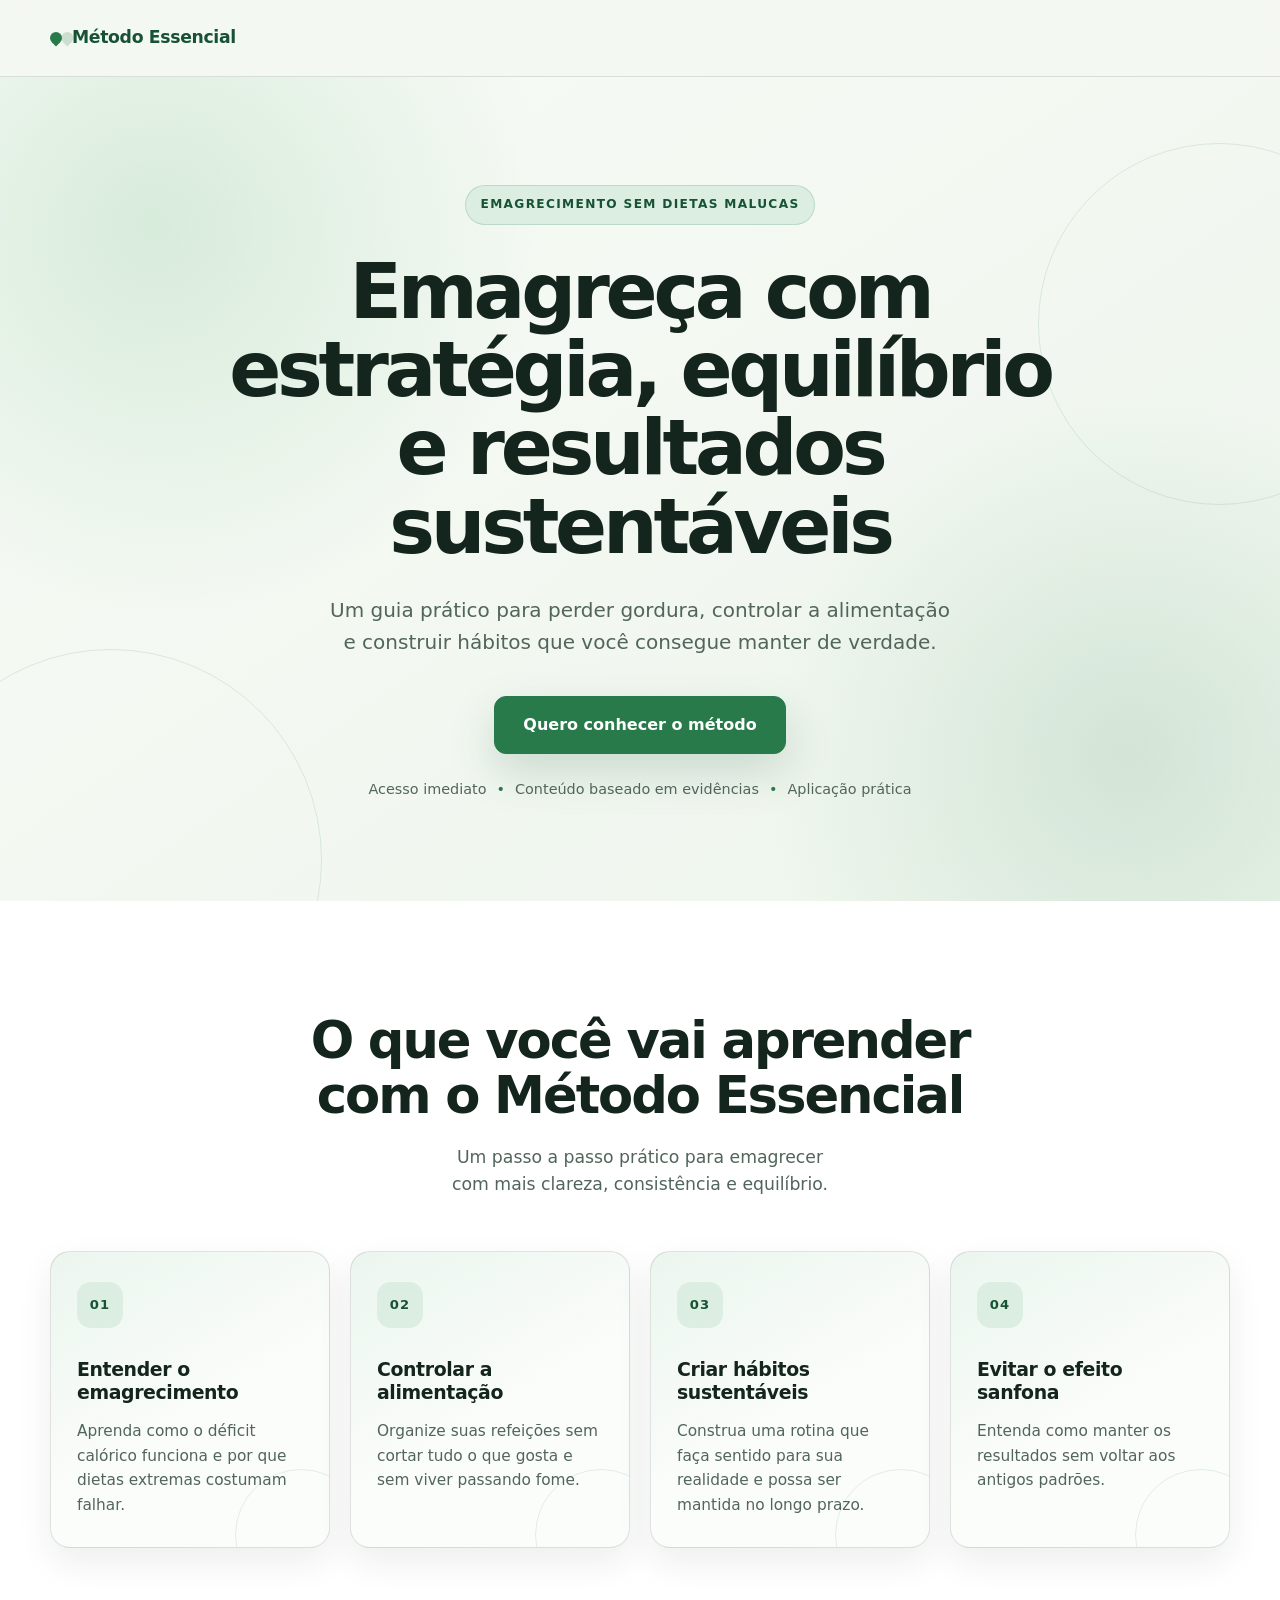
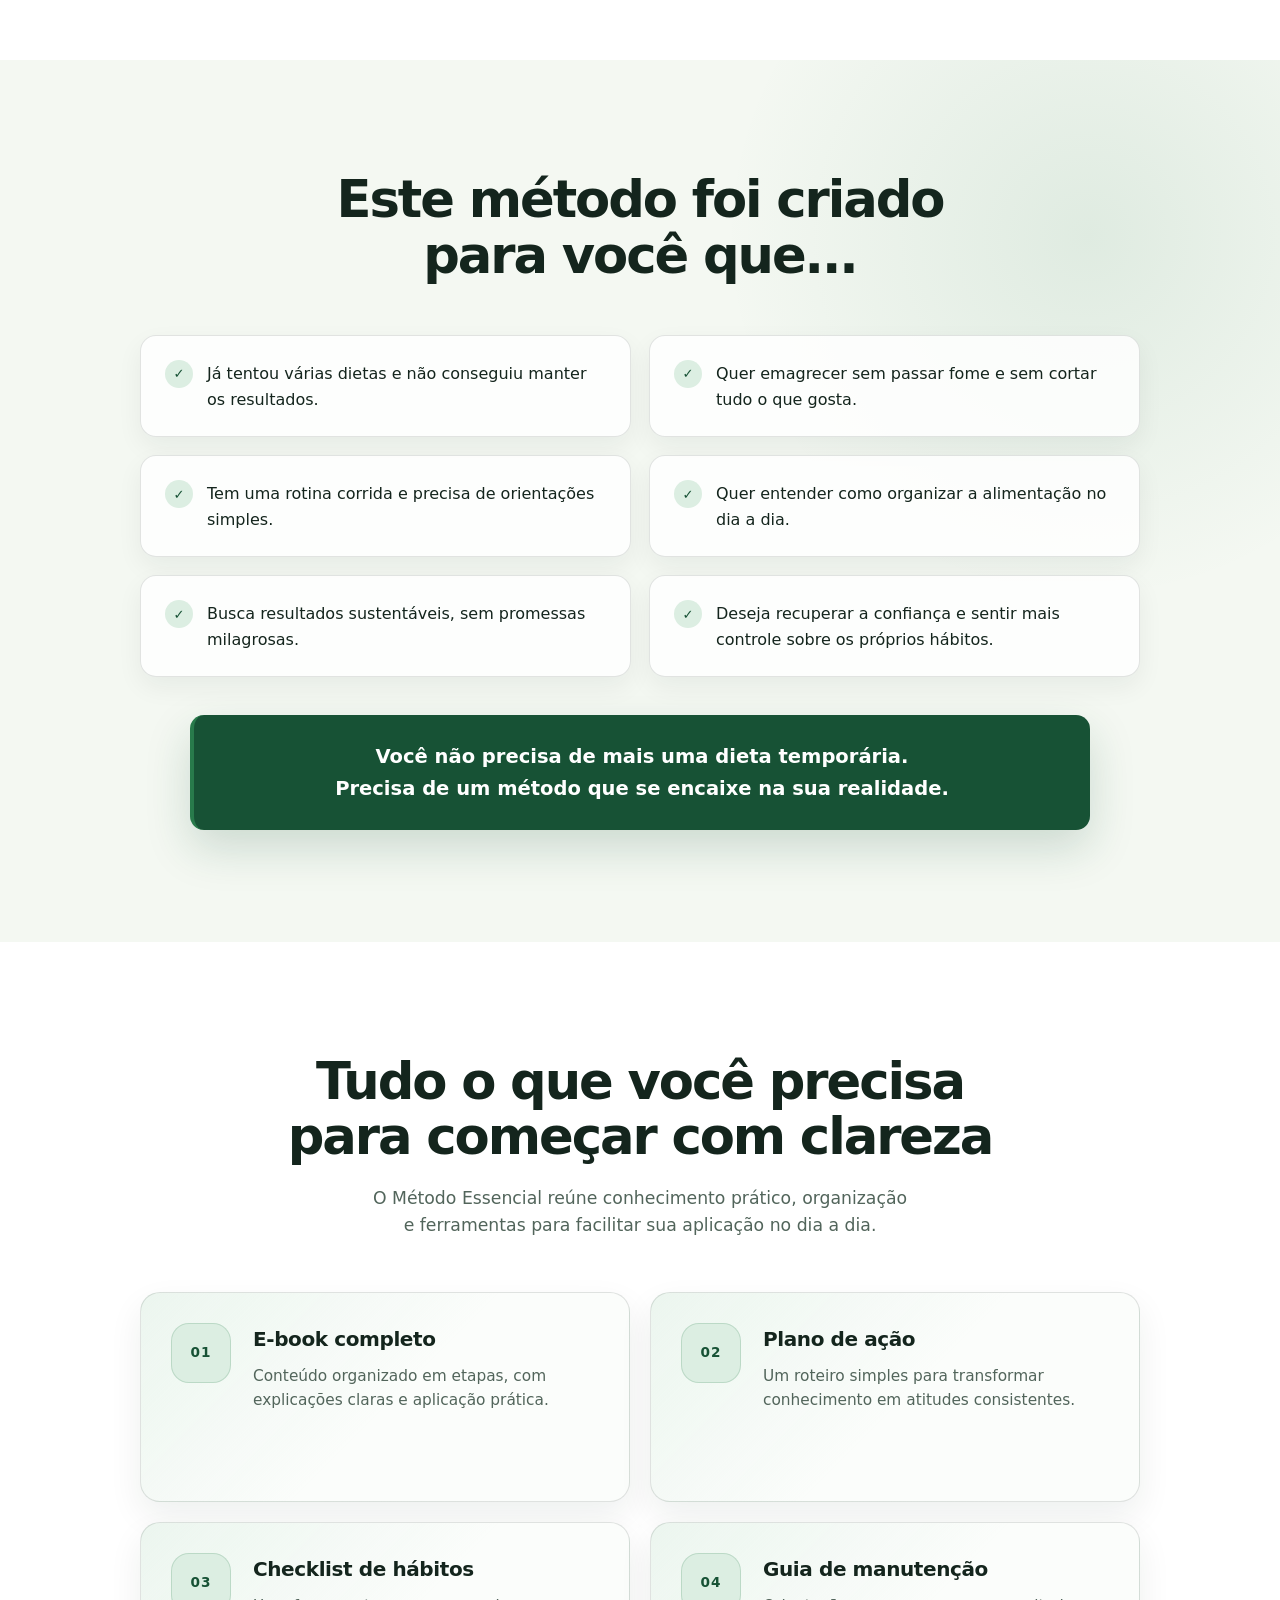
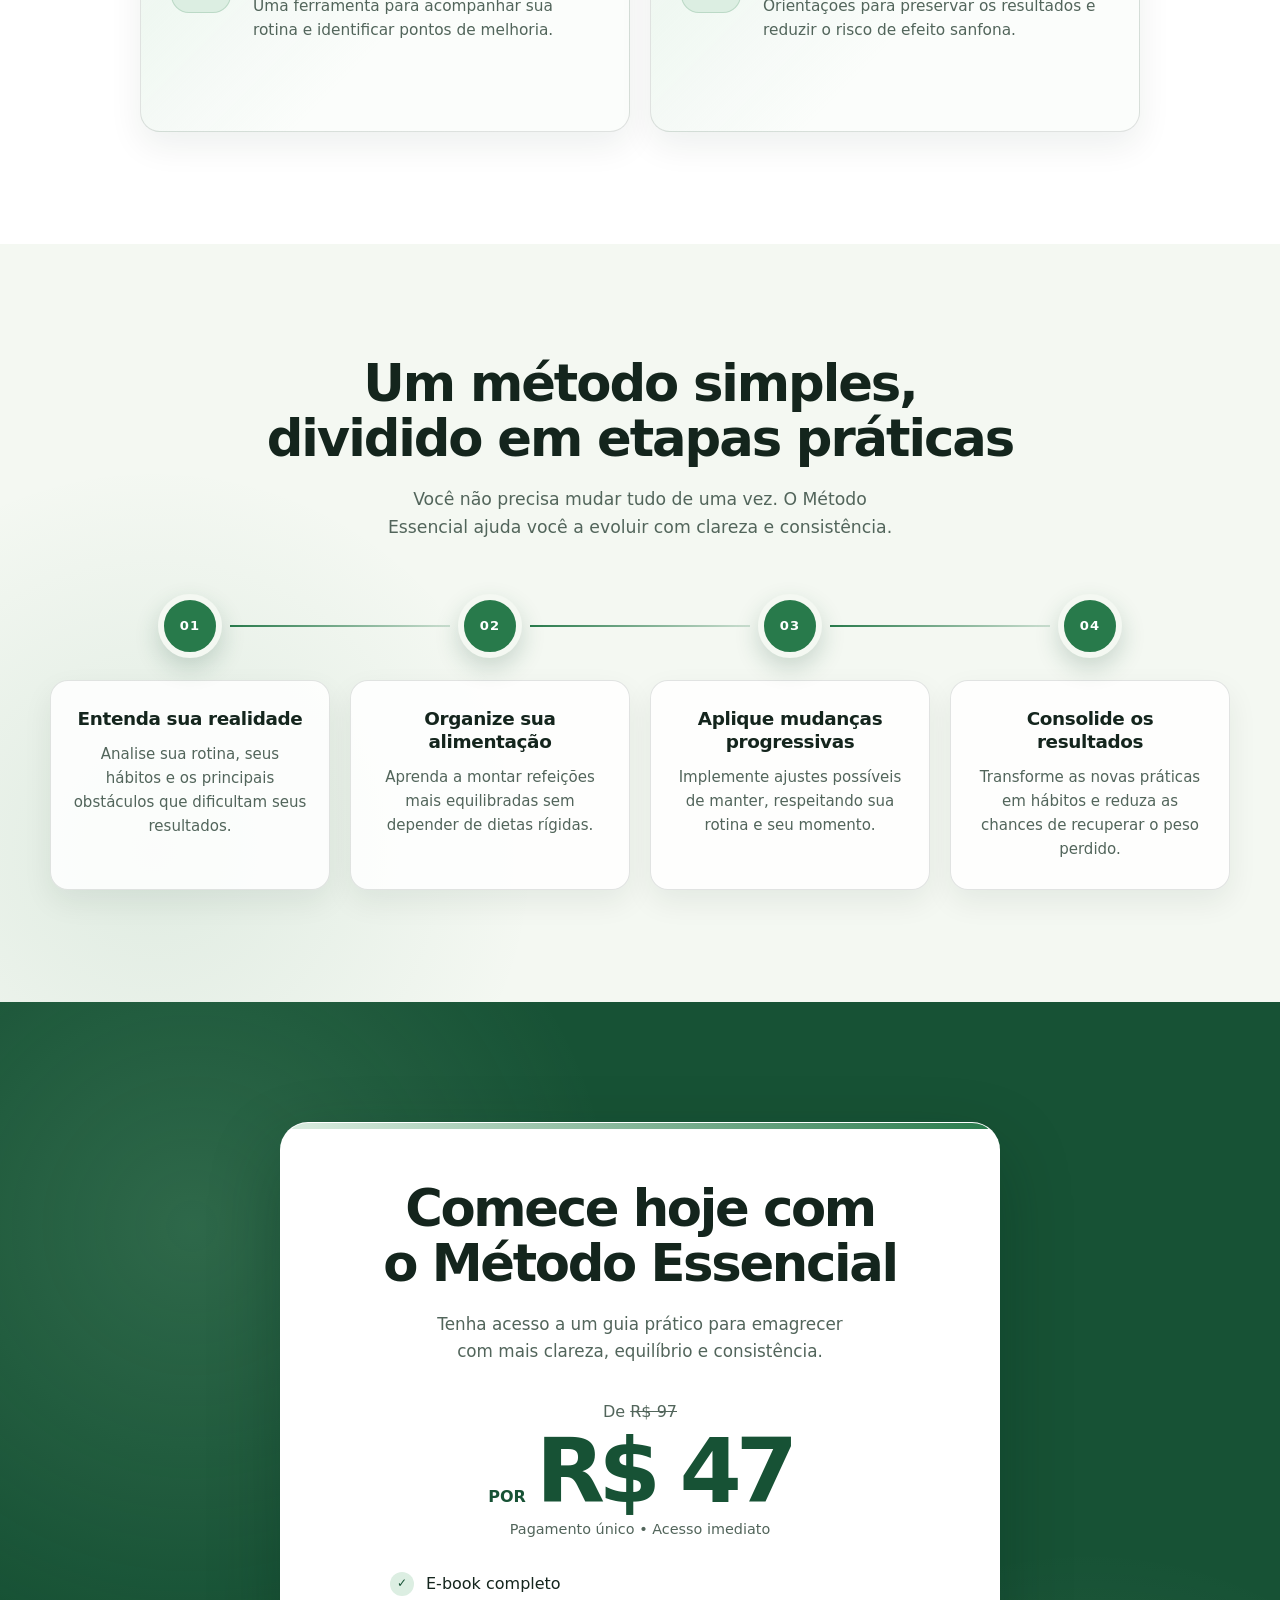
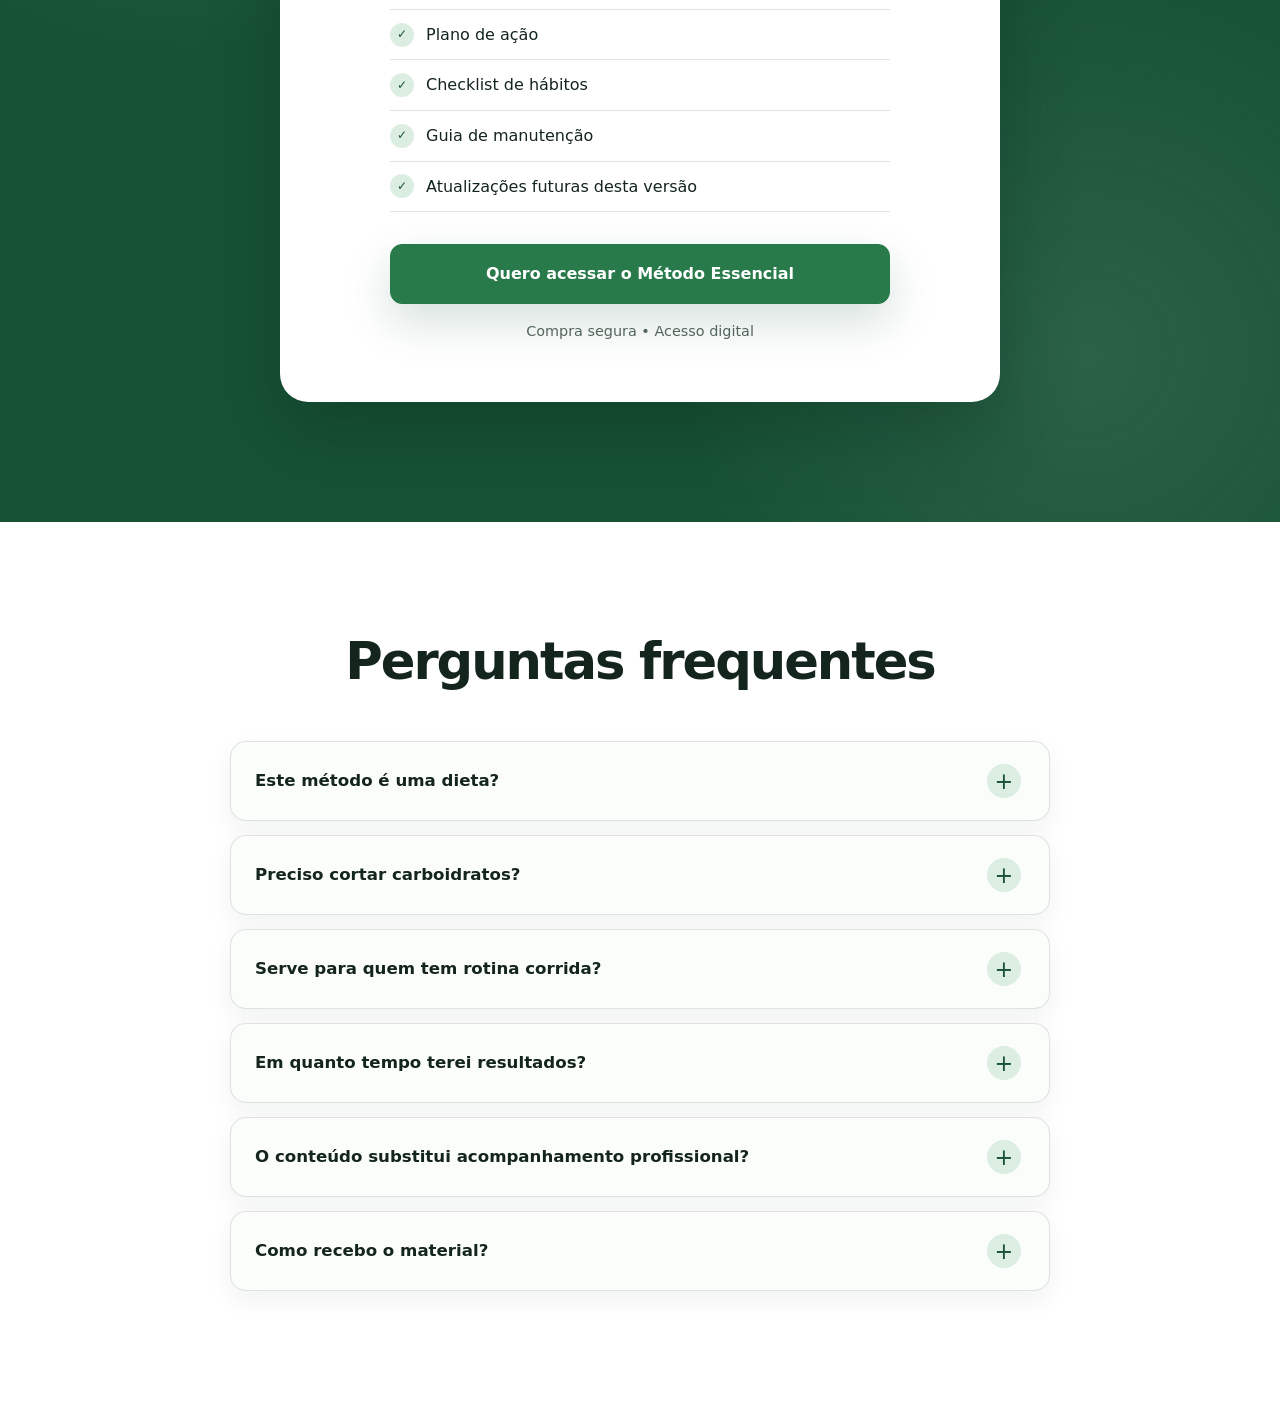
==== commit 59da4c6e: "Adicionar perguntas frequentes" ====
--- a/ebook-emagrecimento/index.html
+++ b/ebook-emagrecimento/index.html
@@ -276,6 +276,78 @@
         </article>
       </div>
     </section>
+
+    <section class="faq-section" id="faq" aria-labelledby="faq-title">
+      <div class="container">
+        <header class="section-heading">
+          <h2 id="faq-title">Perguntas frequentes</h2>
+        </header>
+
+        <div class="faq-list">
+          <details class="faq-item">
+            <summary>Este método é uma dieta?</summary>
+            <div class="faq-answer">
+              <p>
+                Não. O Método Essencial apresenta princípios de alimentação,
+                organização e comportamento que podem ser adaptados à rotina de
+                cada pessoa.
+              </p>
+            </div>
+          </details>
+
+          <details class="faq-item">
+            <summary>Preciso cortar carboidratos?</summary>
+            <div class="faq-answer">
+              <p>
+                Não. O material não exige a exclusão de grupos alimentares. O
+                foco está no equilíbrio, na quantidade e na consistência.
+              </p>
+            </div>
+          </details>
+
+          <details class="faq-item">
+            <summary>Serve para quem tem rotina corrida?</summary>
+            <div class="faq-answer">
+              <p>
+                Sim. As orientações foram pensadas para serem simples e
+                aplicáveis em diferentes rotinas.
+              </p>
+            </div>
+          </details>
+
+          <details class="faq-item">
+            <summary>Em quanto tempo terei resultados?</summary>
+            <div class="faq-answer">
+              <p>
+                Os resultados variam conforme ponto de partida, rotina,
+                alimentação, atividade física e consistência. O método não
+                promete resultados em prazo específico.
+              </p>
+            </div>
+          </details>
+
+          <details class="faq-item">
+            <summary>O conteúdo substitui acompanhamento profissional?</summary>
+            <div class="faq-answer">
+              <p>
+                Não. O material é educativo e não substitui avaliação individual
+                com médico, nutricionista ou outro profissional de saúde.
+              </p>
+            </div>
+          </details>
+
+          <details class="faq-item">
+            <summary>Como recebo o material?</summary>
+            <div class="faq-answer">
+              <p>
+                Após a confirmação do pagamento, o acesso ao conteúdo digital
+                será liberado pela plataforma de venda.
+              </p>
+            </div>
+          </details>
+        </div>
+      </div>
+    </section>
   </main>
 </body>
 </html>
--- a/ebook-emagrecimento/style.css
+++ b/ebook-emagrecimento/style.css
@@ -613,6 +613,84 @@
   margin-top: 16px;
 }
 
+.faq-section {
+  padding-block: 112px;
+  background: var(--surface);
+}
+
+.faq-list {
+  max-width: 820px;
+  display: grid;
+  gap: 14px;
+  margin-inline: auto;
+}
+
+.faq-item {
+  overflow: hidden;
+  border: 1px solid var(--border);
+  border-radius: 16px;
+  background: #fbfdfb;
+  box-shadow: 0 10px 26px rgba(20, 37, 29, 0.06);
+}
+
+.faq-item summary {
+  display: grid;
+  grid-template-columns: minmax(0, 1fr) 38px;
+  gap: 18px;
+  align-items: center;
+  padding: 22px 24px;
+  color: var(--text);
+  cursor: pointer;
+  font-size: 1.04rem;
+  font-weight: 800;
+  line-height: 1.35;
+  list-style: none;
+}
+
+.faq-item summary::-webkit-details-marker {
+  display: none;
+}
+
+.faq-item summary::marker {
+  content: "";
+}
+
+.faq-item summary::after {
+  width: 34px;
+  height: 34px;
+  display: grid;
+  place-items: center;
+  border-radius: 50%;
+  background: var(--primary-light);
+  color: var(--primary-dark);
+  content: "+";
+  font-size: 1.4rem;
+  font-weight: 500;
+  line-height: 1;
+  transition: transform 180ms ease;
+}
+
+.faq-item[open] summary {
+  color: var(--primary-dark);
+}
+
+.faq-item[open] summary::after {
+  transform: rotate(45deg);
+}
+
+.faq-item summary:focus-visible {
+  outline: 3px solid rgba(40, 122, 75, 0.4);
+  outline-offset: -3px;
+}
+
+.faq-answer {
+  padding: 0 80px 24px 24px;
+}
+
+.faq-answer p {
+  color: var(--text-muted);
+}
+
 @media (max-width: 900px) {
   .benefits-grid {
     grid-template-columns: repeat(2, minmax(0, 1fr));
@@ -769,6 +847,20 @@
     padding: 42px 22px;
     border-radius: 22px;
   }
+
+  .faq-section {
+    padding-block: 80px;
+  }
+
+  .faq-item summary {
+    grid-template-columns: minmax(0, 1fr) 34px;
+    gap: 14px;
+    padding: 20px;
+  }
+
+  .faq-answer {
+    padding: 0 20px 22px;
+  }
 }
 
 @media (prefers-reduced-motion: reduce) {
@@ -777,7 +869,8 @@
   }
 
   .hero-button,
-  .offer-button {
+  .offer-button,
+  .faq-item summary::after {
     transition: none;
   }
 }
